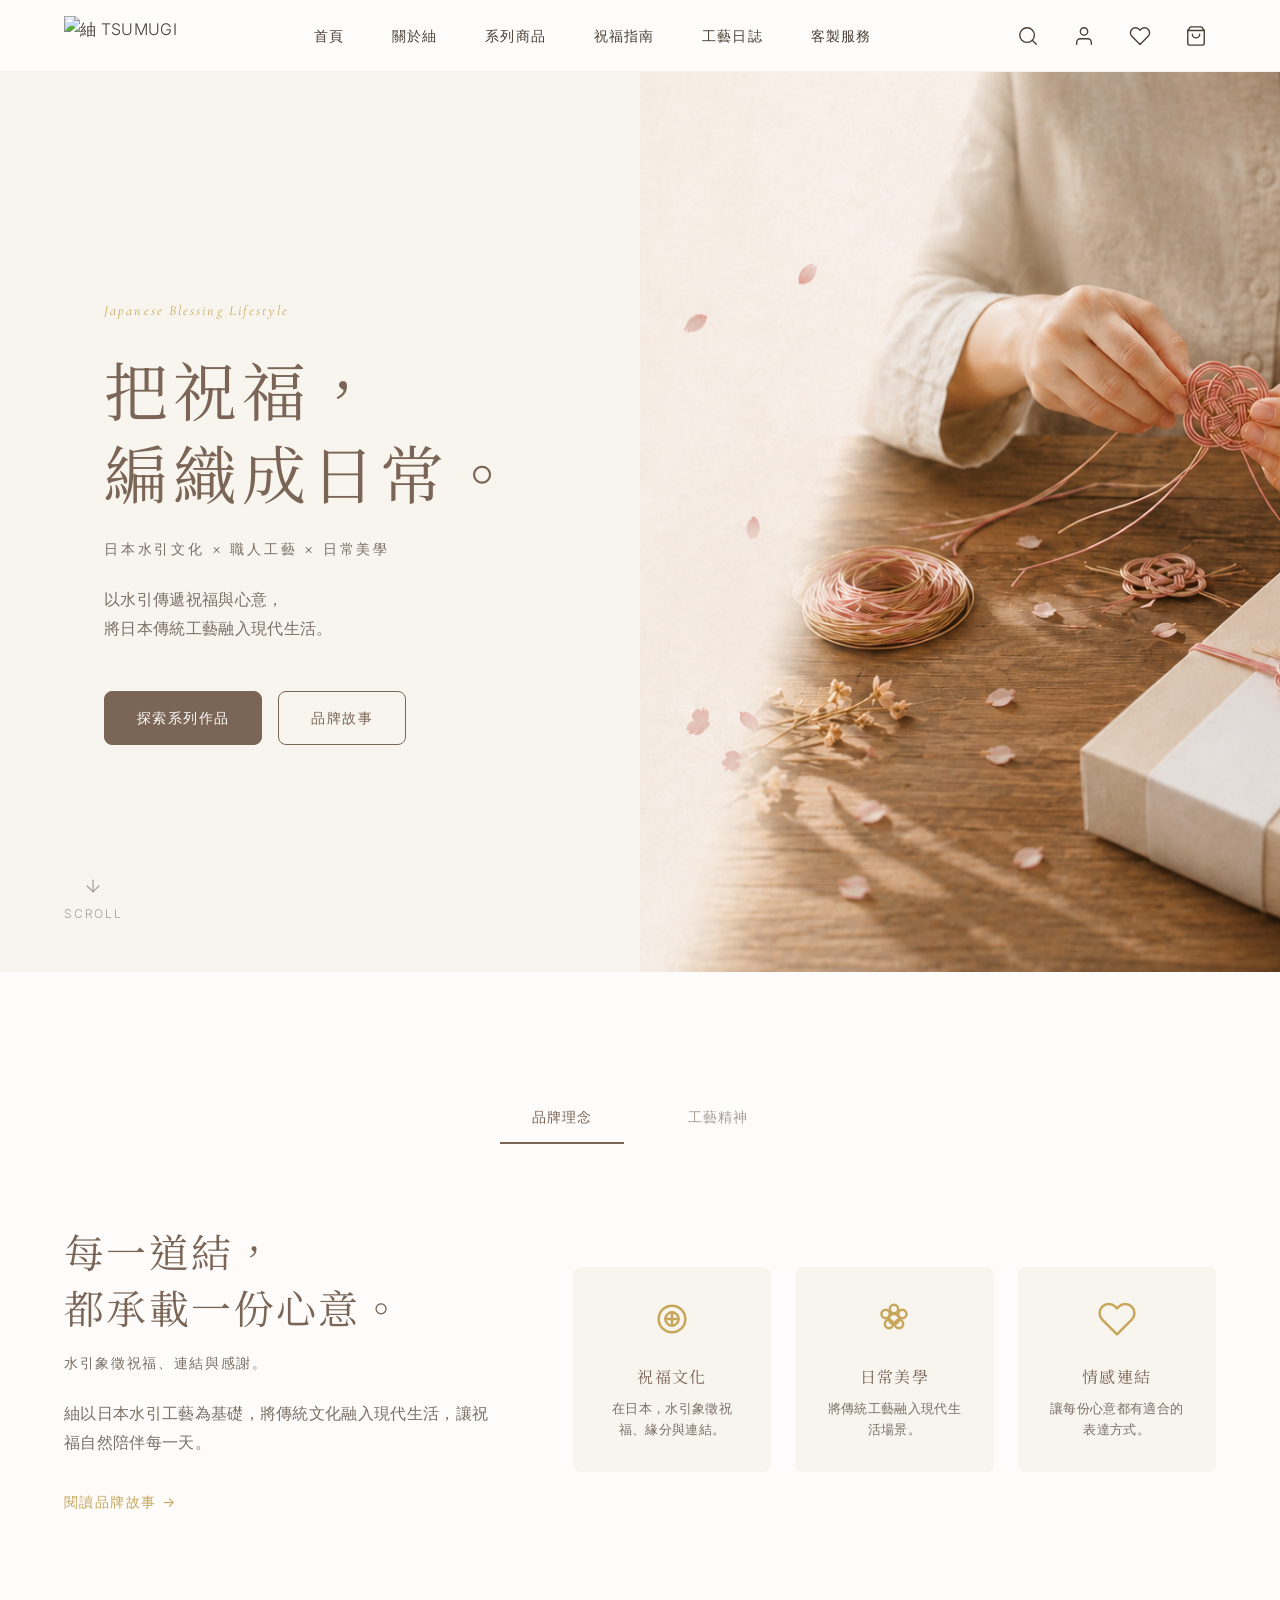
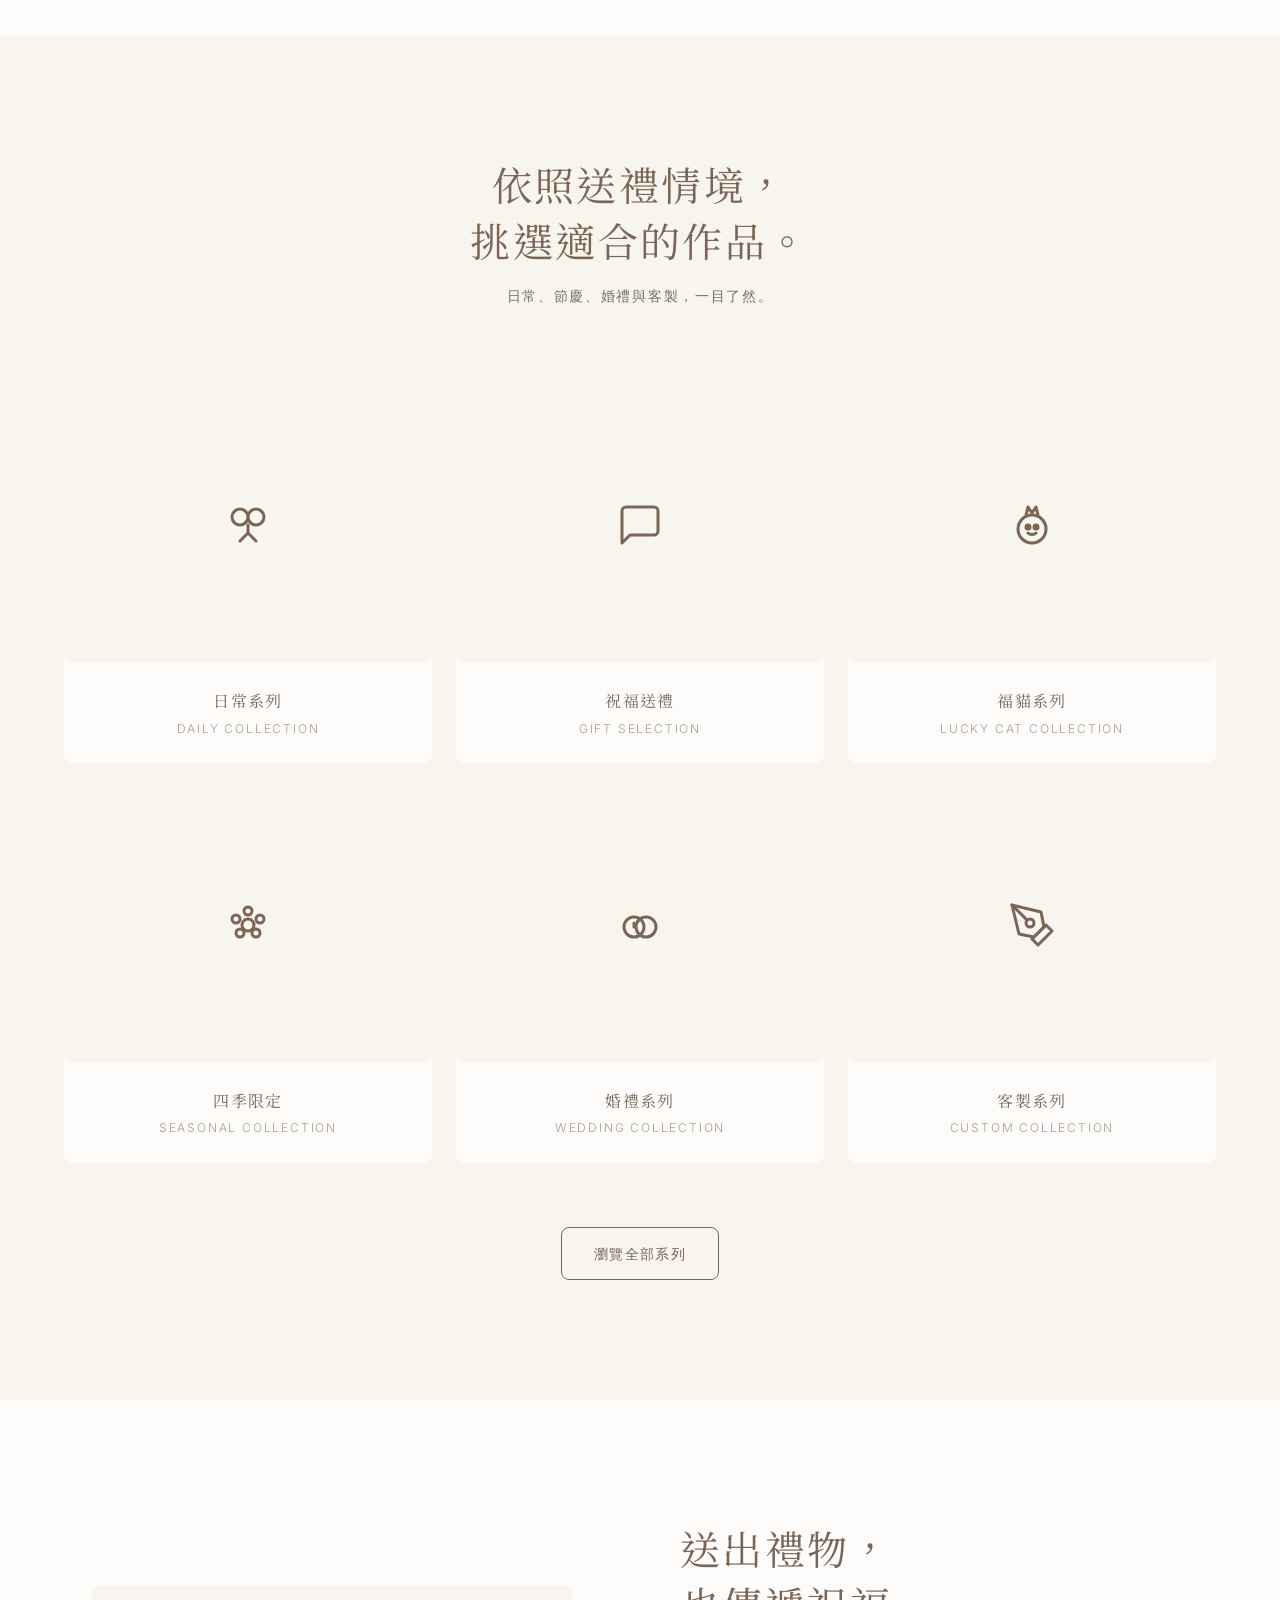
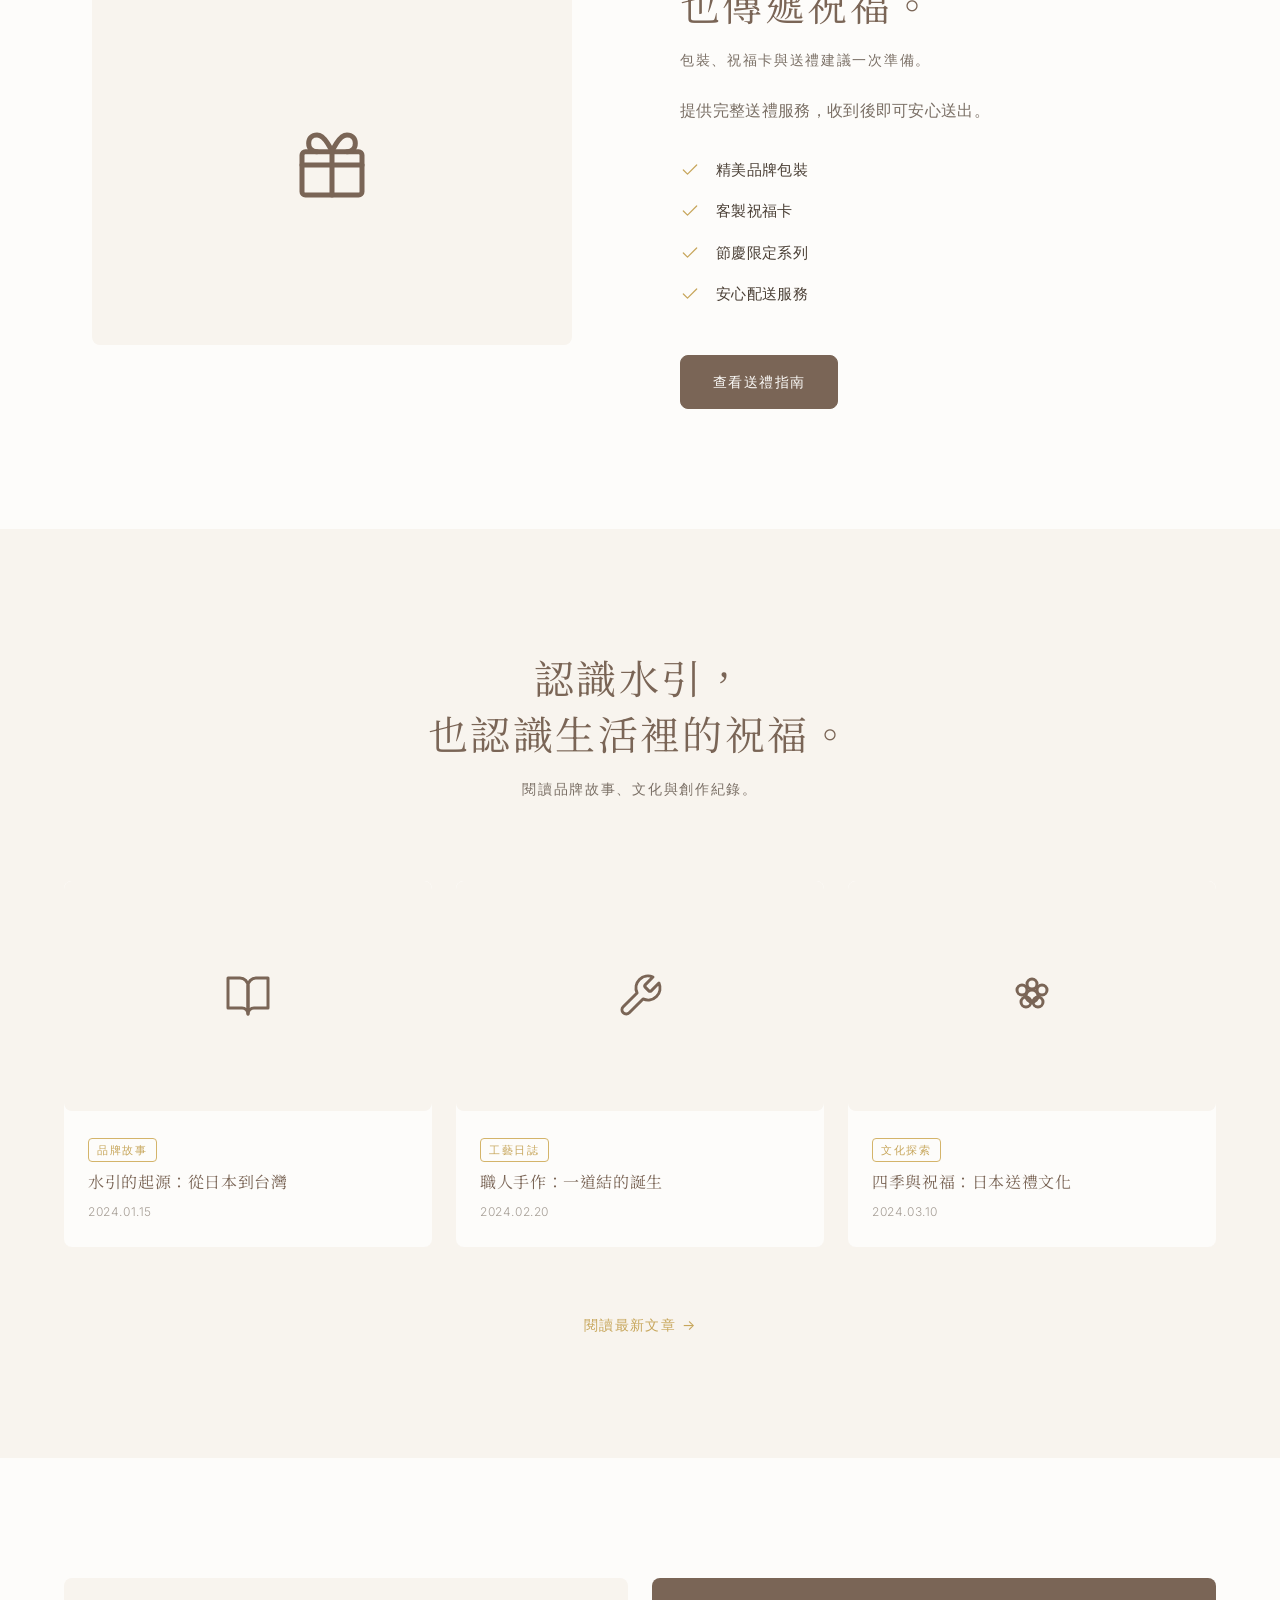
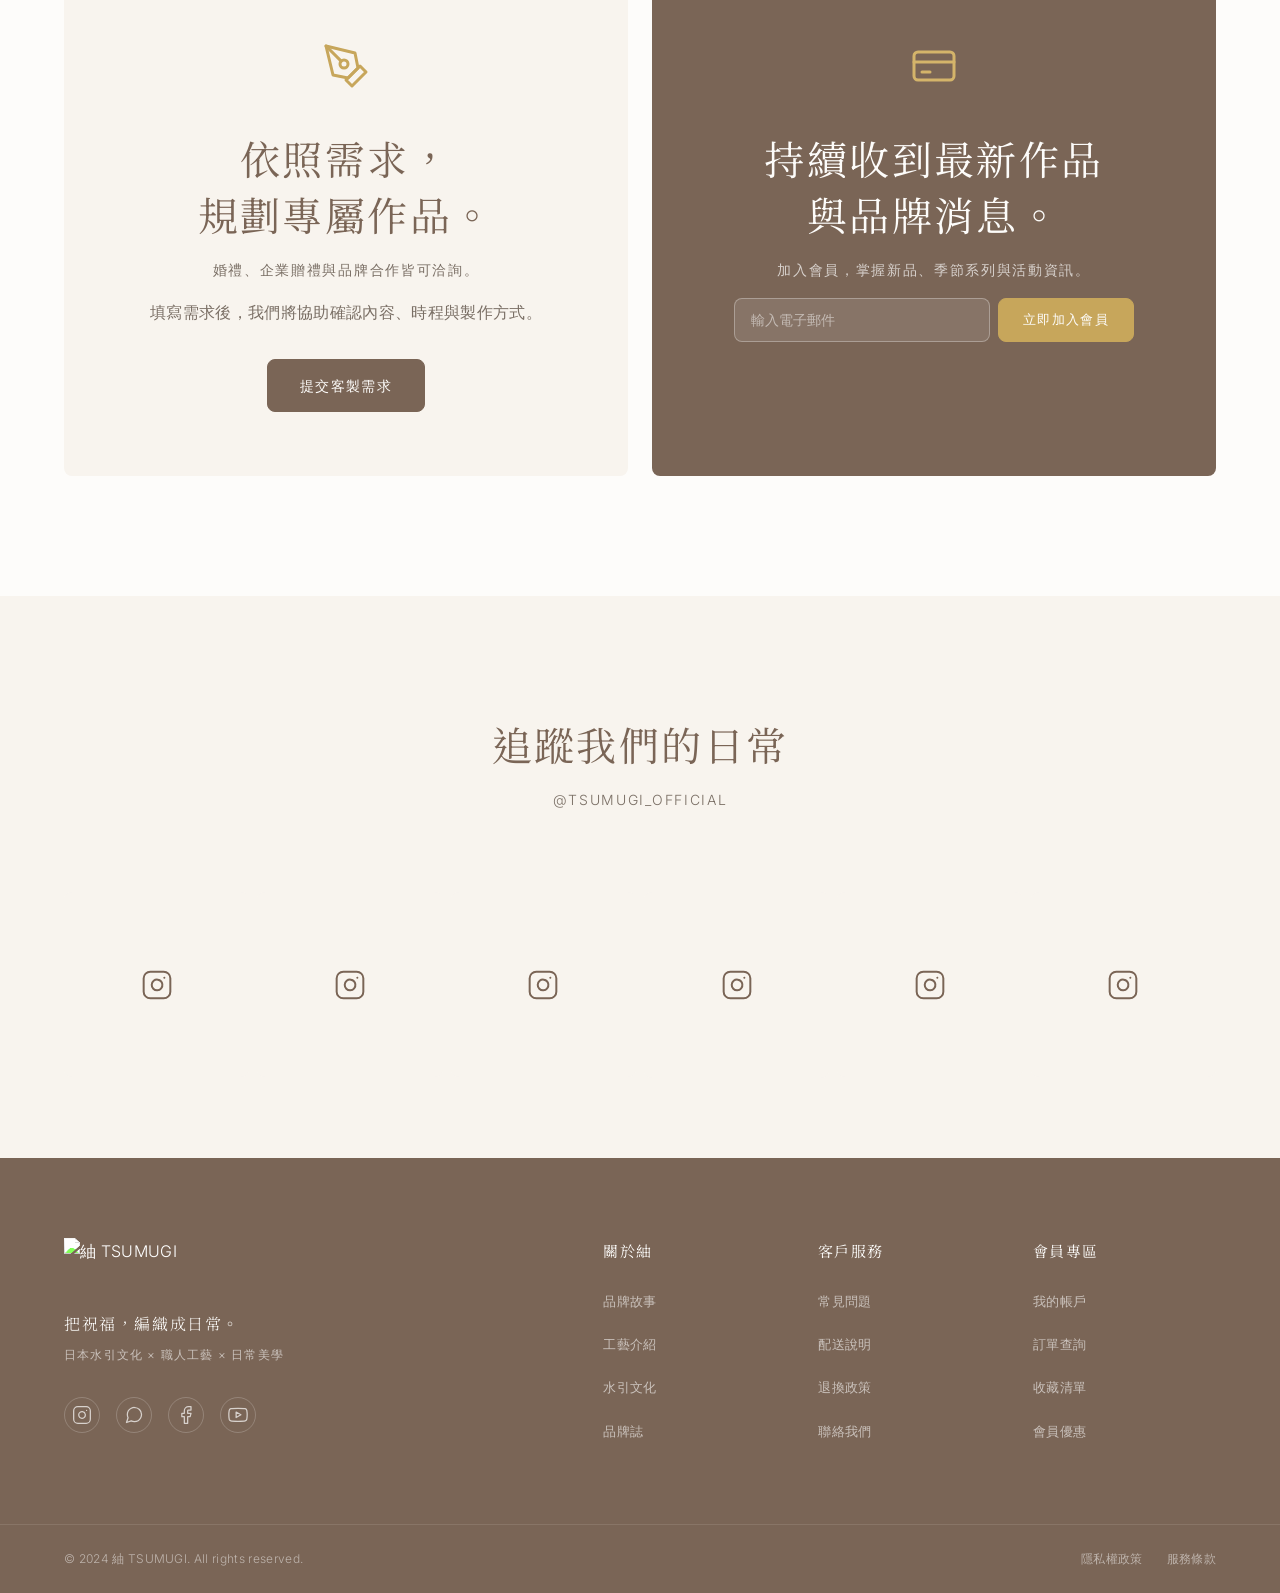
==== web/index.html @ a3b8afee "init: 紬 TSUMUGI website" ====
<!DOCTYPE html>
<html lang="zh-Hant">
<head>
  <meta charset="UTF-8">
  <meta name="viewport" content="width=device-width, initial-scale=1.0">
  <meta name="description" content="紬 TSUMUGI — 日本水引生活品牌。以水引工藝製作日常飾品與祝福禮品，把祝福，編織成日常。">
  <meta property="og:title" content="紬 TSUMUGI｜把祝福，編織成日常">
  <meta property="og:description" content="日本水引生活品牌。以水引工藝製作日常飾品與祝福禮品，把祝福，編織成日常。">
  <meta property="og:image" content="asset/og-image.svg">
  <meta property="og:type" content="website">
  <title>紬 TSUMUGI｜把祝福，編織成日常</title>
  <link rel="icon" type="image/svg+xml" href="asset/favicon.svg">
  <link rel="preconnect" href="https://fonts.googleapis.com">
  <link rel="preconnect" href="https://fonts.gstatic.com" crossorigin>
  <link href="https://fonts.googleapis.com/css2?family=Cormorant+Garamond:ital,wght@0,300;0,400;0,500;0,600;1,300;1,400&family=Inter:wght@300;400;500&family=Noto+Serif+TC:wght@300;400;500;600&display=swap" rel="stylesheet">
  <link rel="stylesheet" href="css/style.css">
</head>
<body>

  <!-- Header (Template) -->
  <div id="template-header"></div>

  <main>
    <!-- Hero -->
    <section class="hero" id="hero">
      <div class="hero-content">
        <p class="hero-label">Japanese Blessing Lifestyle</p>
        <h1 class="hero-title">把祝福，<br>編織成日常。</h1>
        <p class="hero-desc">日本水引文化 × 職人工藝 × 日常美學</p>
        <p class="hero-subdesc">以水引傳遞祝福與心意，<br>將日本傳統工藝融入現代生活。</p>
        <div class="hero-cta">
          <a href="collections.html" class="btn btn-primary">探索系列作品</a>
          <a href="about.html" class="btn btn-outline">品牌故事</a>
        </div>
      </div>
      <div class="hero-image">
        <img src="asset/hero-banner.png" alt="職人以水引編織祝福飾品" loading="eager">
      </div>
      <div class="hero-scroll">
        <svg width="20" height="20" viewBox="0 0 24 24" fill="none" stroke="currentColor" stroke-width="1.5" stroke-linecap="round" stroke-linejoin="round"><line x1="12" y1="5" x2="12" y2="19"/><polyline points="19 12 12 19 5 12"/></svg>
        <span>SCROLL</span>
      </div>
    </section>

    <!-- Brand Features -->
    <section class="brand-features" id="about">
      <div class="container">
        <div class="features-tabs">
          <button class="tab-btn active" data-tab="philosophy">品牌理念</button>
          <button class="tab-btn" data-tab="craft">工藝精神</button>
        </div>
        <div class="features-content">
          <div class="tab-panel active" id="panel-philosophy">
            <div class="feature-grid">
              <div class="feature-text">
                <h2 class="section-title">每一道結，<br>都承載一份心意。</h2>
                <p class="section-subtitle">水引象徵祝福、連結與感謝。</p>
                <p class="section-desc">紬以日本水引工藝為基礎，將傳統文化融入現代生活，讓祝福自然陪伴每一天。</p>
                <a href="about.html" class="btn btn-text">閱讀品牌故事 →</a>
              </div>
              <div class="feature-visual">
                <div class="feature-card">
                  <div class="feature-icon">
                    <svg width="40" height="40" viewBox="0 0 24 24" fill="none" stroke="currentColor" stroke-width="1.5" stroke-linecap="round" stroke-linejoin="round"><circle cx="12" cy="12" r="8"/><path d="M8 12c0-2.2 1.8-4 4-4s4 1.8 4 4-1.8 4-4 4-4-1.8-4-4"/><path d="M12 8v8"/><path d="M8 12h8"/></svg>
                  </div>
                  <h3>祝福文化</h3>
                  <p>在日本，水引象徵祝福、緣分與連結。</p>
                </div>
                <div class="feature-card">
                  <div class="feature-icon">
                    <svg width="40" height="40" viewBox="0 0 24 24" fill="none" stroke="currentColor" stroke-width="1.5" stroke-linecap="round" stroke-linejoin="round"><circle cx="12" cy="12" r="3"/><circle cx="12" cy="6" r="2.5"/><circle cx="17" cy="9" r="2.5"/><circle cx="15" cy="15" r="2.5"/><circle cx="9" cy="15" r="2.5"/><circle cx="7" cy="9" r="2.5"/></svg>
                  </div>
                  <h3>日常美學</h3>
                  <p>將傳統工藝融入現代生活場景。</p>
                </div>
                <div class="feature-card">
                  <div class="feature-icon">
                    <svg width="40" height="40" viewBox="0 0 24 24" fill="none" stroke="currentColor" stroke-width="1.5" stroke-linecap="round" stroke-linejoin="round"><path d="M20.84 4.61a5.5 5.5 0 0 0-7.78 0L12 5.67l-1.06-1.06a5.5 5.5 0 0 0-7.78 7.78l1.06 1.06L12 21.23l7.78-7.78 1.06-1.06a5.5 5.5 0 0 0 0-7.78z"/></svg>
                  </div>
                  <h3>情感連結</h3>
                  <p>讓每份心意都有適合的表達方式。</p>
                </div>
              </div>
            </div>
          </div>
          <div class="tab-panel" id="panel-craft">
            <div class="feature-grid">
              <div class="feature-text">
                <h2 class="section-title">從編織到包裝，<br>細心完成每一道工序。</h2>
                <p class="section-subtitle">手工製作，搭配可重複使用的包裝。</p>
                <p class="section-desc">重視製作細節，也重視送禮體驗，讓作品在使用後仍能持續陪伴生活。</p>
                <a href="about.html#craft" class="btn btn-text">了解工藝與包裝 →</a>
              </div>
              <div class="feature-visual">
                <div class="feature-card">
                  <div class="feature-icon">
                    <svg width="40" height="40" viewBox="0 0 24 24" fill="none" stroke="currentColor" stroke-width="1.5" stroke-linecap="round" stroke-linejoin="round"><path d="M14.7 6.3a1 1 0 0 0 0 1.4l1.6 1.6a1 1 0 0 0 1.4 0l3.77-3.77a6 6 0 0 1-7.94 7.94l-6.91 6.91a2.12 2.12 0 0 1-3-3l6.91-6.91a6 6 0 0 1 7.94-7.94l-3.76 3.76z"/></svg>
                  </div>
                  <h3>職人手作</h3>
                  <p>每件作品皆以手工製作完成。</p>
                </div>
                <div class="feature-card">
                  <div class="feature-icon">
                    <svg width="40" height="40" viewBox="0 0 24 24" fill="none" stroke="currentColor" stroke-width="1.5" stroke-linecap="round" stroke-linejoin="round"><path d="M21 16V8a2 2 0 0 0-1-1.73l-7-4a2 2 0 0 0-2 0l-7 4A2 2 0 0 0 3 8v8a2 2 0 0 0 1 1.73l7 4a2 2 0 0 0 2 0l7-4A2 2 0 0 0 21 16z"/><polyline points="3.27 6.96 12 12.01 20.73 6.96"/><line x1="12" y1="22.08" x2="12" y2="12"/></svg>
                  </div>
                  <h3>精緻包裝</h3>
                  <p>可重複利用的包裝設計。</p>
                </div>
                <div class="feature-card">
                  <div class="feature-icon">
                    <svg width="40" height="40" viewBox="0 0 24 24" fill="none" stroke="currentColor" stroke-width="1.5" stroke-linecap="round" stroke-linejoin="round"><circle cx="12" cy="12" r="3"/><path d="M12 2c-4 4-6 8-6 12 0 3.3 2.7 6 6 6s6-2.7 6-6c0-4-2-8-6-12z"/><path d="M12 2v18"/><path d="M12 8c-2 2-3 4-3 6"/><path d="M12 8c2 2 3 4 3 6"/></svg>
                  </div>
                  <h3>細節堅持</h3>
                  <p>重視每一道工序的完成度。</p>
                </div>
              </div>
            </div>
          </div>
        </div>
      </div>
    </section>

    <!-- Product Collections -->
    <section class="collections" id="collections">
      <div class="container">
        <div class="section-header">
          <h2 class="section-title">依照送禮情境，<br>挑選適合的作品。</h2>
          <p class="section-subtitle">日常、節慶、婚禮與客製，一目了然。</p>
        </div>
        <div class="collection-grid">
          <a href="collections.html" class="collection-card">
            <div class="collection-img">
              <div class="placeholder-img" style="background-color: var(--color-cream);">
                <svg width="48" height="48" viewBox="0 0 24 24" fill="none" stroke="var(--color-brown)" stroke-width="1.5" stroke-linecap="round" stroke-linejoin="round"><circle cx="8" cy="8" r="4"/><circle cx="16" cy="8" r="4"/><path d="M12 12v4"/><path d="M8 20l4-4 4 4"/></svg>
              </div>
            </div>
            <div class="collection-info">
              <h3>日常系列</h3>
              <p>Daily Collection</p>
            </div>
          </a>
          <a href="collections.html" class="collection-card">
            <div class="collection-img">
              <div class="placeholder-img" style="background-color: var(--color-cream);">
                <svg width="48" height="48" viewBox="0 0 24 24" fill="none" stroke="var(--color-brown)" stroke-width="1.5" stroke-linecap="round" stroke-linejoin="round"><path d="M21 15a2 2 0 0 1-2 2H7l-4 4V5a2 2 0 0 1 2-2h14a2 2 0 0 1 2 2z"/></svg>
              </div>
            </div>
            <div class="collection-info">
              <h3>祝福送禮</h3>
              <p>Gift Selection</p>
            </div>
          </a>
          <a href="collections.html" class="collection-card">
            <div class="collection-img">
              <div class="placeholder-img" style="background-color: var(--color-cream);">
                <svg width="48" height="48" viewBox="0 0 24 24" fill="none" stroke="var(--color-brown)" stroke-width="1.5" stroke-linecap="round" stroke-linejoin="round"><circle cx="12" cy="14" r="7"/><path d="M9 7l1-4 2 3 2-3 1 4"/><circle cx="10" cy="13" r="1" fill="var(--color-brown)"/><circle cx="14" cy="13" r="1" fill="var(--color-brown)"/><path d="M10 16c1 1 3 1 4 0"/></svg>
              </div>
            </div>
            <div class="collection-info">
              <h3>福貓系列</h3>
              <p>Lucky Cat Collection</p>
            </div>
          </a>
          <a href="collections.html" class="collection-card">
            <div class="collection-img">
              <div class="placeholder-img" style="background-color: var(--color-cream);">
                <svg width="48" height="48" viewBox="0 0 24 24" fill="none" stroke="var(--color-brown)" stroke-width="1.5" stroke-linecap="round" stroke-linejoin="round"><circle cx="12" cy="12" r="3"/><circle cx="12" cy="5" r="2"/><circle cx="18" cy="9" r="2"/><circle cx="16" cy="16" r="2"/><circle cx="8" cy="16" r="2"/><circle cx="6" cy="9" r="2"/></svg>
              </div>
            </div>
            <div class="collection-info">
              <h3>四季限定</h3>
              <p>Seasonal Collection</p>
            </div>
          </a>
          <a href="collections.html" class="collection-card">
            <div class="collection-img">
              <div class="placeholder-img" style="background-color: var(--color-cream);">
                <svg width="48" height="48" viewBox="0 0 24 24" fill="none" stroke="var(--color-brown)" stroke-width="1.5" stroke-linecap="round" stroke-linejoin="round"><circle cx="9" cy="13" r="5"/><circle cx="15" cy="13" r="5"/><path d="M9 13v-2"/></svg>
              </div>
            </div>
            <div class="collection-info">
              <h3>婚禮系列</h3>
              <p>Wedding Collection</p>
            </div>
          </a>
          <a href="collections.html" class="collection-card">
            <div class="collection-img">
              <div class="placeholder-img" style="background-color: var(--color-cream);">
                <svg width="48" height="48" viewBox="0 0 24 24" fill="none" stroke="var(--color-brown)" stroke-width="1.5" stroke-linecap="round" stroke-linejoin="round"><path d="M12 19l7-7 3 3-7 7-3-3z"/><path d="M18 13l-1.5-7.5L2 2l3.5 14.5L13 18l5-5z"/><path d="M2 2l7.586 7.586"/><circle cx="11" cy="11" r="2"/></svg>
              </div>
            </div>
            <div class="collection-info">
              <h3>客製系列</h3>
              <p>Custom Collection</p>
            </div>
          </a>
        </div>
        <div class="section-footer">
          <a href="collections.html" class="btn btn-outline">瀏覽全部系列</a>
        </div>
      </div>
    </section>

    <!-- Gift Experience -->
    <section class="gift-experience" id="gift">
      <div class="container">
        <div class="gift-grid">
          <div class="gift-visual">
            <div class="gift-img-stack">
              <div class="gift-img-placeholder">
                <div class="placeholder-img large" style="background-color: var(--color-cream);">
                  <svg width="80" height="80" viewBox="0 0 24 24" fill="none" stroke="var(--color-brown)" stroke-width="1.5" stroke-linecap="round" stroke-linejoin="round"><rect x="3" y="8" width="18" height="13" rx="1"/><path d="M12 8v13"/><path d="M3 12h18"/><path d="M7.5 8C6 8 5 7 5 5.5S6 3 7.5 3c2.5 0 4.5 5 4.5 5"/><path d="M16.5 8C18 8 19 7 19 5.5S18 3 16.5 3c-2.5 0-4.5 5-4.5 5"/></svg>
                </div>
              </div>
            </div>
          </div>
          <div class="gift-text">
            <h2 class="section-title">送出禮物，<br>也傳遞祝福。</h2>
            <p class="section-subtitle">包裝、祝福卡與送禮建議一次準備。</p>
            <p class="section-desc">提供完整送禮服務，收到後即可安心送出。</p>
            <ul class="gift-features">
              <li>
                <svg width="20" height="20" viewBox="0 0 24 24" fill="none" stroke="currentColor" stroke-width="1.5" stroke-linecap="round" stroke-linejoin="round"><polyline points="20 6 9 17 4 12"/></svg>
                精美品牌包裝
              </li>
              <li>
                <svg width="20" height="20" viewBox="0 0 24 24" fill="none" stroke="currentColor" stroke-width="1.5" stroke-linecap="round" stroke-linejoin="round"><polyline points="20 6 9 17 4 12"/></svg>
                客製祝福卡
              </li>
              <li>
                <svg width="20" height="20" viewBox="0 0 24 24" fill="none" stroke="currentColor" stroke-width="1.5" stroke-linecap="round" stroke-linejoin="round"><polyline points="20 6 9 17 4 12"/></svg>
                節慶限定系列
              </li>
              <li>
                <svg width="20" height="20" viewBox="0 0 24 24" fill="none" stroke="currentColor" stroke-width="1.5" stroke-linecap="round" stroke-linejoin="round"><polyline points="20 6 9 17 4 12"/></svg>
                安心配送服務
              </li>
            </ul>
            <a href="gift.html" class="btn btn-primary">查看送禮指南</a>
          </div>
        </div>
      </div>
    </section>

    <!-- Brand Story -->
    <section class="brand-story" id="journal">
      <div class="container">
        <div class="story-header">
          <h2 class="section-title">認識水引，<br>也認識生活裡的祝福。</h2>
          <p class="section-subtitle">閱讀品牌故事、文化與創作紀錄。</p>
        </div>
        <div class="story-grid">
          <a href="journal.html" class="story-card">
            <div class="story-img">
              <div class="placeholder-img" style="background-color: var(--color-cream);">
                <svg width="48" height="48" viewBox="0 0 24 24" fill="none" stroke="var(--color-brown)" stroke-width="1.5" stroke-linecap="round" stroke-linejoin="round"><path d="M2 3h6a4 4 0 0 1 4 4v14a3 3 0 0 0-3-3H2z"/><path d="M22 3h-6a4 4 0 0 0-4 4v14a3 3 0 0 1 3-3h7z"/></svg>
              </div>
            </div>
            <div class="story-info">
              <span class="story-tag">品牌故事</span>
              <h3>水引的起源：從日本到台灣</h3>
              <p class="story-date">2024.01.15</p>
            </div>
          </a>
          <a href="journal.html" class="story-card">
            <div class="story-img">
              <div class="placeholder-img" style="background-color: var(--color-cream);">
                <svg width="48" height="48" viewBox="0 0 24 24" fill="none" stroke="var(--color-brown)" stroke-width="1.5" stroke-linecap="round" stroke-linejoin="round"><path d="M14.7 6.3a1 1 0 0 0 0 1.4l1.6 1.6a1 1 0 0 0 1.4 0l3.77-3.77a6 6 0 0 1-7.94 7.94l-6.91 6.91a2.12 2.12 0 0 1-3-3l6.91-6.91a6 6 0 0 1 7.94-7.94l-3.76 3.76z"/></svg>
              </div>
            </div>
            <div class="story-info">
              <span class="story-tag">工藝日誌</span>
              <h3>職人手作：一道結的誕生</h3>
              <p class="story-date">2024.02.20</p>
            </div>
          </a>
          <a href="journal.html" class="story-card">
            <div class="story-img">
              <div class="placeholder-img" style="background-color: var(--color-cream);">
                <svg width="48" height="48" viewBox="0 0 24 24" fill="none" stroke="var(--color-brown)" stroke-width="1.5" stroke-linecap="round" stroke-linejoin="round"><circle cx="12" cy="12" r="3"/><circle cx="12" cy="6" r="2.5"/><circle cx="17" cy="9" r="2.5"/><circle cx="15" cy="15" r="2.5"/><circle cx="9" cy="15" r="2.5"/><circle cx="7" cy="9" r="2.5"/></svg>
              </div>
            </div>
            <div class="story-info">
              <span class="story-tag">文化探索</span>
              <h3>四季與祝福：日本送禮文化</h3>
              <p class="story-date">2024.03.10</p>
            </div>
          </a>
        </div>
        <div class="section-footer">
          <a href="journal.html" class="btn btn-text">閱讀最新文章 →</a>
        </div>
      </div>
    </section>

    <!-- CTA Customization -->
    <section class="cta-section" id="custom">
      <div class="container">
        <div class="cta-grid">
          <div class="cta-card">
            <div class="cta-icon">
              <svg width="48" height="48" viewBox="0 0 24 24" fill="none" stroke="currentColor" stroke-width="1.5" stroke-linecap="round" stroke-linejoin="round"><path d="M12 19l7-7 3 3-7 7-3-3z"/><path d="M18 13l-1.5-7.5L2 2l3.5 14.5L13 18l5-5z"/><path d="M2 2l7.586 7.586"/><circle cx="11" cy="11" r="2"/></svg>
            </div>
            <h2 class="section-title">依照需求，<br>規劃專屬作品。</h2>
            <p class="section-subtitle">婚禮、企業贈禮與品牌合作皆可洽詢。</p>
            <p class="section-desc">填寫需求後，我們將協助確認內容、時程與製作方式。</p>
            <a href="custom.html" class="btn btn-primary">提交客製需求</a>
          </div>
          <div class="cta-card member-card">
            <div class="cta-icon">
              <svg width="48" height="48" viewBox="0 0 24 24" fill="none" stroke="currentColor" stroke-width="1.5" stroke-linecap="round" stroke-linejoin="round"><rect x="2" y="5" width="20" height="14" rx="2"/><path d="M2 10h20"/><path d="M6 15h4"/></svg>
            </div>
            <h2 class="section-title">持續收到最新作品<br>與品牌消息。</h2>
            <p class="section-subtitle">加入會員，掌握新品、季節系列與活動資訊。</p>
            <div class="email-form">
              <input type="email" placeholder="輸入電子郵件" aria-label="電子郵件">
              <button type="submit" class="btn btn-primary">立即加入會員</button>
            </div>
          </div>
        </div>
      </div>
    </section>

    <!-- Instagram Section -->
    <section class="instagram-section">
      <div class="container">
        <div class="section-header">
          <h2 class="section-title">追蹤我們的日常</h2>
          <p class="section-subtitle">@tsumugi_official</p>
        </div>
        <div class="instagram-grid">
          <div class="insta-placeholder"><div class="placeholder-img" style="background-color: var(--color-cream); aspect-ratio: 1/1;"><svg width="32" height="32" viewBox="0 0 24 24" fill="none" stroke="var(--color-brown)" stroke-width="1.5" stroke-linecap="round" stroke-linejoin="round"><rect x="2" y="2" width="20" height="20" rx="5" ry="5"/><path d="M16 11.37A4 4 0 1 1 12.63 8 4 4 0 0 1 16 11.37z"/><line x1="17.5" y1="6.5" x2="17.51" y2="6.5"/></svg></div></div>
          <div class="insta-placeholder"><div class="placeholder-img" style="background-color: var(--color-cream); aspect-ratio: 1/1;"><svg width="32" height="32" viewBox="0 0 24 24" fill="none" stroke="var(--color-brown)" stroke-width="1.5" stroke-linecap="round" stroke-linejoin="round"><rect x="2" y="2" width="20" height="20" rx="5" ry="5"/><path d="M16 11.37A4 4 0 1 1 12.63 8 4 4 0 0 1 16 11.37z"/><line x1="17.5" y1="6.5" x2="17.51" y2="6.5"/></svg></div></div>
          <div class="insta-placeholder"><div class="placeholder-img" style="background-color: var(--color-cream); aspect-ratio: 1/1;"><svg width="32" height="32" viewBox="0 0 24 24" fill="none" stroke="var(--color-brown)" stroke-width="1.5" stroke-linecap="round" stroke-linejoin="round"><rect x="2" y="2" width="20" height="20" rx="5" ry="5"/><path d="M16 11.37A4 4 0 1 1 12.63 8 4 4 0 0 1 16 11.37z"/><line x1="17.5" y1="6.5" x2="17.51" y2="6.5"/></svg></div></div>
          <div class="insta-placeholder"><div class="placeholder-img" style="background-color: var(--color-cream); aspect-ratio: 1/1;"><svg width="32" height="32" viewBox="0 0 24 24" fill="none" stroke="var(--color-brown)" stroke-width="1.5" stroke-linecap="round" stroke-linejoin="round"><rect x="2" y="2" width="20" height="20" rx="5" ry="5"/><path d="M16 11.37A4 4 0 1 1 12.63 8 4 4 0 0 1 16 11.37z"/><line x1="17.5" y1="6.5" x2="17.51" y2="6.5"/></svg></div></div>
          <div class="insta-placeholder"><div class="placeholder-img" style="background-color: var(--color-cream); aspect-ratio: 1/1;"><svg width="32" height="32" viewBox="0 0 24 24" fill="none" stroke="var(--color-brown)" stroke-width="1.5" stroke-linecap="round" stroke-linejoin="round"><rect x="2" y="2" width="20" height="20" rx="5" ry="5"/><path d="M16 11.37A4 4 0 1 1 12.63 8 4 4 0 0 1 16 11.37z"/><line x1="17.5" y1="6.5" x2="17.51" y2="6.5"/></svg></div></div>
          <div class="insta-placeholder"><div class="placeholder-img" style="background-color: var(--color-cream); aspect-ratio: 1/1;"><svg width="32" height="32" viewBox="0 0 24 24" fill="none" stroke="var(--color-brown)" stroke-width="1.5" stroke-linecap="round" stroke-linejoin="round"><rect x="2" y="2" width="20" height="20" rx="5" ry="5"/><path d="M16 11.37A4 4 0 1 1 12.63 8 4 4 0 0 1 16 11.37z"/><line x1="17.5" y1="6.5" x2="17.51" y2="6.5"/></svg></div></div>
        </div>
      </div>
    </section>
  </main>

  <!-- Footer (Template) -->
  <div id="template-footer"></div>

  <script src="js/icons.js"></script>
  <script src="js/templates.js"></script>
  <script src="js/main.js"></script>
  <script>
    TSUMUGI.Templates.init('index.html');
  </script>
</body>
</html>
---- web/css/style.css ----
/* ============================================
   紬 TSUMUGI — Brand Experience Website
   CSS Variables & Base Styles
   ============================================ */

:root {
  /* Colors */
  --color-brown: #7A6556;
  --color-brown-dark: #5E4D42;
  --color-brown-light: #9A8576;
  --color-pink: #D79A9A;
  --color-pink-light: #E8B7C1;
  --color-gold: #C7A65B;
  --color-gold-dark: #B08F3F;
  --color-gold-light: #D4B46A;
  --color-cream: #F8F4EE;
  --color-cream-dark: #EDE7DD;
  --color-gray: #D9D2CA;
  --color-gray-light: #E8E3DD;
  --color-white: #FDFCFA;
  --color-text: #4A3F35;
  --color-text-light: #7A6F65;
  --color-text-muted: #A69E96;

  /* Typography */
  --font-serif-cn: 'Noto Serif TC', 'Georgia', serif;
  --font-serif-en: 'Cormorant Garamond', 'Georgia', serif;
  --font-sans: 'Inter', 'Helvetica Neue', Arial, sans-serif;

  /* Spacing */
  --space-xs: 4px;
  --space-sm: 8px;
  --space-md: 16px;
  --space-lg: 24px;
  --space-xl: 32px;
  --space-2xl: 48px;
  --space-3xl: 64px;
  --space-4xl: 80px;
  --space-5xl: 120px;

  /* Layout */
  --max-width: 1200px;
  --header-height: 72px;

  /* Transitions */
  --transition-fast: 200ms ease;
  --transition-base: 300ms ease;
  --transition-slow: 500ms ease;

  /* Border Radius */
  --radius-sm: 4px;
  --radius-md: 8px;
  --radius-lg: 12px;

  /* Shadows */
  --shadow-sm: 0 1px 3px rgba(122, 101, 86, 0.08);
  --shadow-md: 0 4px 12px rgba(122, 101, 86, 0.1);
  --shadow-lg: 0 8px 24px rgba(122, 101, 86, 0.12);
}

/* ============================================
   Reset & Base
   ============================================ */

*, *::before, *::after {
  margin: 0;
  padding: 0;
  box-sizing: border-box;
}

html {
  font-size: 16px;
  scroll-behavior: smooth;
  -webkit-font-smoothing: antialiased;
  -moz-osx-font-smoothing: grayscale;
}

body {
  font-family: var(--font-sans);
  font-weight: 300;
  color: var(--color-text);
  background-color: var(--color-white);
  line-height: 1.7;
  letter-spacing: 0.02em;
}

a {
  color: inherit;
  text-decoration: none;
  transition: color var(--transition-fast);
}

a:hover {
  color: var(--color-gold);
}

ul {
  list-style: none;
}

img {
  max-width: 100%;
  height: auto;
  display: block;
}

button {
  background: none;
  border: none;
  cursor: pointer;
  font-family: inherit;
  color: inherit;
}

input {
  font-family: inherit;
  font-size: inherit;
}

.container {
  max-width: var(--max-width);
  margin: 0 auto;
  padding: 0 var(--space-lg);
}

/* ============================================
   Typography
   ============================================ */

.section-title {
  font-family: var(--font-serif-cn);
  font-size: clamp(1.75rem, 4vw, 2.5rem);
  font-weight: 400;
  line-height: 1.4;
  letter-spacing: 0.06em;
  color: var(--color-brown);
  margin-bottom: var(--space-md);
}

.section-subtitle {
  font-family: var(--font-sans);
  font-size: 0.875rem;
  font-weight: 300;
  color: var(--color-text-light);
  letter-spacing: 0.12em;
  text-transform: uppercase;
  margin-bottom: var(--space-lg);
}

.section-desc {
  font-size: 1rem;
  line-height: 1.8;
  color: var(--color-text-light);
  max-width: 480px;
}

.section-header {
  text-align: center;
  margin-bottom: var(--space-4xl);
}

.section-header .section-desc {
  margin: 0 auto;
}

.section-footer {
  text-align: center;
  margin-top: var(--space-3xl);
}

/* ============================================
   Buttons
   ============================================ */

.btn {
  display: inline-flex;
  align-items: center;
  justify-content: center;
  padding: 14px 32px;
  font-size: 0.875rem;
  font-weight: 400;
  letter-spacing: 0.1em;
  border-radius: var(--radius-md);
  transition: all var(--transition-base);
  cursor: pointer;
  white-space: nowrap;
}

.btn-primary {
  background-color: var(--color-brown);
  color: var(--color-white);
  border: 1px solid var(--color-brown);
}

.btn-primary:hover {
  background-color: var(--color-brown-dark);
  border-color: var(--color-brown-dark);
  color: var(--color-white);
}

.btn-outline {
  background-color: transparent;
  color: var(--color-brown);
  border: 1px solid var(--color-brown);
}

.btn-outline:hover {
  background-color: var(--color-brown);
  color: var(--color-white);
}

.btn-text {
  padding: 0;
  font-size: 0.875rem;
  font-weight: 400;
  letter-spacing: 0.1em;
  color: var(--color-gold);
  border: none;
}

.btn-text:hover {
  color: var(--color-gold-dark);
}

/* ============================================
   Placeholder Images
   ============================================ */

.placeholder-img {
  width: 100%;
  display: flex;
  align-items: center;
  justify-content: center;
  border-radius: var(--radius-md);
}

.placeholder-img.large {
  aspect-ratio: 4/3;
}

/* ============================================
   Header
   ============================================ */

.site-header {
  position: fixed;
  top: 0;
  left: 0;
  right: 0;
  height: var(--header-height);
  background-color: rgba(253, 252, 250, 0.95);
  backdrop-filter: blur(12px);
  -webkit-backdrop-filter: blur(12px);
  z-index: 1000;
  border-bottom: 1px solid rgba(122, 101, 86, 0.08);
  transition: all var(--transition-base);
}

.site-header.scrolled {
  box-shadow: var(--shadow-sm);
}

.header-inner {
  max-width: var(--max-width);
  margin: 0 auto;
  padding: 0 var(--space-lg);
  height: 100%;
  display: flex;
  align-items: center;
  justify-content: space-between;
}

.logo {
  display: flex;
  align-items: center;
  flex-shrink: 0;
}

.logo-img {
  height: 40px;
  width: auto;
}

.main-nav {
  flex: 1;
  display: flex;
  justify-content: center;
}

.nav-list {
  display: flex;
  gap: var(--space-2xl);
}

.nav-list a {
  font-size: 0.875rem;
  font-weight: 400;
  letter-spacing: 0.08em;
  color: var(--color-text);
  position: relative;
  padding: 4px 0;
}

.nav-list a::after {
  content: '';
  position: absolute;
  bottom: 0;
  left: 0;
  width: 0;
  height: 1px;
  background-color: var(--color-gold);
  transition: width var(--transition-base);
}

.nav-list a:hover::after {
  width: 100%;
}

.nav-list a:hover {
  color: var(--color-brown);
}

.header-actions {
  display: flex;
  align-items: center;
  gap: var(--space-md);
}

.icon-btn {
  display: flex;
  align-items: center;
  justify-content: center;
  width: 40px;
  height: 40px;
  border-radius: 50%;
  transition: all var(--transition-fast);
  color: var(--color-text);
}

.icon-btn:hover {
  background-color: var(--color-cream);
  color: var(--color-brown);
}

.cart-link {
  position: relative;
}

.cart-count {
  position: absolute;
  top: 2px;
  right: 2px;
  min-width: 18px;
  height: 18px;
  background-color: var(--color-gold);
  color: var(--color-white);
  font-size: 11px;
  font-weight: 500;
  border-radius: 50%;
  display: flex;
  align-items: center;
  justify-content: center;
  padding: 0 4px;
  line-height: 1;
}

.mobile-menu-toggle {
  display: none;
}

/* Search Bar */
.search-bar {
  position: absolute;
  top: 100%;
  left: 0;
  right: 0;
  background-color: var(--color-white);
  border-bottom: 1px solid rgba(122, 101, 86, 0.08);
  padding: var(--space-lg) 0;
  transform: translateY(-100%);
  opacity: 0;
  visibility: hidden;
  transition: all var(--transition-base);
}

.search-bar.active {
  transform: translateY(0);
  opacity: 1;
  visibility: visible;
}

.search-bar-inner {
  max-width: var(--max-width);
  margin: 0 auto;
  padding: 0 var(--space-lg);
  display: flex;
  align-items: center;
  gap: var(--space-md);
}

.search-bar input {
  flex: 1;
  border: none;
  border-bottom: 1px solid var(--color-gray);
  padding: var(--space-sm) 0;
  font-size: 1rem;
  background: transparent;
  outline: none;
  transition: border-color var(--transition-fast);
}

.search-bar input:focus {
  border-bottom-color: var(--color-gold);
}

.search-close {
  color: var(--color-text-light);
  padding: var(--space-xs);
}

/* Mobile Nav Overlay */
.mobile-nav-overlay {
  position: fixed;
  top: var(--header-height);
  left: 0;
  right: 0;
  bottom: 0;
  background-color: rgba(253, 252, 250, 0.98);
  z-index: 999;
  opacity: 0;
  visibility: hidden;
  transition: all var(--transition-base);
}

.mobile-nav-overlay.active {
  opacity: 1;
  visibility: visible;
}

.mobile-nav {
  padding: var(--space-3xl) var(--space-lg);
}

.mobile-nav-list {
  display: flex;
  flex-direction: column;
  gap: var(--space-xl);
}

.mobile-nav-list a {
  font-family: var(--font-serif-cn);
  font-size: 1.5rem;
  font-weight: 400;
  letter-spacing: 0.1em;
  color: var(--color-brown);
}

/* ============================================
   Hero
   ============================================ */

.hero {
  min-height: 100vh;
  display: grid;
  grid-template-columns: 1fr 1fr;
  align-items: center;
  padding-top: var(--header-height);
  background-color: var(--color-cream);
  position: relative;
  overflow: hidden;
}

.hero-content {
  padding: var(--space-4xl) var(--space-3xl);
  padding-left: max(var(--space-3xl), calc((100vw - var(--max-width)) / 2 + var(--space-3xl)));
  z-index: 2;
}

.hero-label {
  font-family: var(--font-serif-en);
  font-size: 0.875rem;
  font-weight: 400;
  font-style: italic;
  color: var(--color-gold);
  letter-spacing: 0.15em;
  margin-bottom: var(--space-lg);
}

.hero-title {
  font-family: var(--font-serif-cn);
  font-size: clamp(2.5rem, 6vw, 4rem);
  font-weight: 400;
  line-height: 1.3;
  letter-spacing: 0.08em;
  color: var(--color-brown);
  margin-bottom: var(--space-lg);
}

.hero-desc {
  font-size: 0.875rem;
  font-weight: 300;
  letter-spacing: 0.2em;
  color: var(--color-text-light);
  margin-bottom: var(--space-lg);
}

.hero-subdesc {
  font-size: 1rem;
  line-height: 1.8;
  color: var(--color-text-light);
  margin-bottom: var(--space-2xl);
  max-width: 400px;
}

.hero-cta {
  display: flex;
  gap: var(--space-md);
}

.hero-image {
  position: relative;
  height: 100vh;
  overflow: hidden;
}

.hero-image img {
  width: 100%;
  height: 100%;
  object-fit: cover;
}

.hero-scroll {
  position: absolute;
  bottom: var(--space-2xl);
  left: var(--space-3xl);
  display: flex;
  flex-direction: column;
  align-items: center;
  gap: var(--space-sm);
  color: var(--color-text-muted);
  font-size: 0.75rem;
  letter-spacing: 0.15em;
  animation: scrollBounce 2s ease-in-out infinite;
}

@keyframes scrollBounce {
  0%, 100% { transform: translateY(0); }
  50% { transform: translateY(6px); }
}

/* ============================================
   Brand Features
   ============================================ */

.brand-features {
  padding: var(--space-5xl) 0;
  background-color: var(--color-white);
}

.features-tabs {
  display: flex;
  justify-content: center;
  gap: var(--space-xl);
  margin-bottom: var(--space-4xl);
}

.tab-btn {
  font-size: 0.875rem;
  font-weight: 400;
  letter-spacing: 0.1em;
  color: var(--color-text-muted);
  padding: var(--space-sm) var(--space-md);
  position: relative;
  transition: color var(--transition-fast);
}

.tab-btn::after {
  content: '';
  position: absolute;
  bottom: 0;
  left: 50%;
  transform: translateX(-50%);
  width: 0;
  height: 1px;
  background-color: var(--color-gold);
  transition: width var(--transition-base);
}

.tab-btn.active {
  color: var(--color-brown);
}

.tab-btn.active::after {
  width: 100%;
}

.tab-panel {
  display: none;
}

.tab-panel.active {
  display: block;
}

.feature-grid {
  display: grid;
  grid-template-columns: 1fr 1.5fr;
  gap: var(--space-4xl);
  align-items: center;
}

.feature-text .section-title {
  margin-bottom: var(--space-md);
}

.feature-text .section-desc {
  margin-bottom: var(--space-xl);
}

.feature-visual {
  display: grid;
  grid-template-columns: repeat(3, 1fr);
  gap: var(--space-lg);
}

.feature-card {
  padding: var(--space-xl);
  background-color: var(--color-cream);
  border-radius: var(--radius-md);
  text-align: center;
  transition: transform var(--transition-base);
}

.feature-card:hover {
  transform: translateY(-4px);
}

.feature-icon {
  margin-bottom: var(--space-md);
  color: var(--color-gold);
}

.feature-card h3 {
  font-family: var(--font-serif-cn);
  font-size: 1rem;
  font-weight: 400;
  letter-spacing: 0.08em;
  color: var(--color-brown);
  margin-bottom: var(--space-sm);
}

.feature-card p {
  font-size: 0.8125rem;
  color: var(--color-text-light);
  line-height: 1.6;
}

/* ============================================
   Collections
   ============================================ */

.collections {
  padding: var(--space-5xl) 0;
  background-color: var(--color-cream);
}

.collection-grid {
  display: grid;
  grid-template-columns: repeat(3, 1fr);
  gap: var(--space-lg);
}

.collection-card {
  display: block;
  background-color: var(--color-white);
  border-radius: var(--radius-md);
  overflow: hidden;
  transition: all var(--transition-base);
}

.collection-card:hover {
  transform: translateY(-4px);
  box-shadow: var(--shadow-md);
}

.collection-card:hover .placeholder-img {
  transform: scale(1.03);
}

.collection-img {
  overflow: hidden;
}

.collection-img .placeholder-img {
  aspect-ratio: 4/3;
  transition: transform var(--transition-slow);
}

.collection-info {
  padding: var(--space-lg);
  text-align: center;
}

.collection-info h3 {
  font-family: var(--font-serif-cn);
  font-size: 1rem;
  font-weight: 400;
  letter-spacing: 0.08em;
  color: var(--color-brown);
  margin-bottom: var(--space-xs);
}

.collection-info p {
  font-size: 0.75rem;
  font-weight: 300;
  letter-spacing: 0.15em;
  color: var(--color-text-muted);
  text-transform: uppercase;
}

/* ============================================
   Gift Experience
   ============================================ */

.gift-experience {
  padding: var(--space-5xl) 0;
  background-color: var(--color-white);
}

.gift-grid {
  display: grid;
  grid-template-columns: 1fr 1fr;
  gap: var(--space-4xl);
  align-items: center;
}

.gift-visual {
  display: flex;
  justify-content: center;
}

.gift-img-stack {
  position: relative;
  width: 100%;
  max-width: 480px;
}

.gift-img-placeholder {
  position: relative;
}

.gift-text .section-title {
  margin-bottom: var(--space-md);
}

.gift-text .section-subtitle {
  margin-bottom: var(--space-lg);
}

.gift-text .section-desc {
  margin-bottom: var(--space-xl);
}

.gift-features {
  margin-bottom: var(--space-2xl);
  display: flex;
  flex-direction: column;
  gap: var(--space-md);
}

.gift-features li {
  display: flex;
  align-items: center;
  gap: var(--space-md);
  font-size: 0.9375rem;
  color: var(--color-text);
}

.gift-features li svg {
  color: var(--color-gold);
  flex-shrink: 0;
}

/* ============================================
   Brand Story
   ============================================ */

.brand-story {
  padding: var(--space-5xl) 0;
  background-color: var(--color-cream);
}

.story-header {
  text-align: center;
  margin-bottom: var(--space-4xl);
}

.story-grid {
  display: grid;
  grid-template-columns: repeat(3, 1fr);
  gap: var(--space-lg);
}

.story-card {
  display: block;
  background-color: var(--color-white);
  border-radius: var(--radius-md);
  overflow: hidden;
  transition: all var(--transition-base);
}

.story-card:hover {
  transform: translateY(-4px);
  box-shadow: var(--shadow-md);
}

.story-card:hover .placeholder-img {
  transform: scale(1.03);
}

.story-img {
  overflow: hidden;
}

.story-img .placeholder-img {
  aspect-ratio: 16/10;
  transition: transform var(--transition-slow);
}

.story-info {
  padding: var(--space-lg);
}

.story-tag {
  display: inline-block;
  font-size: 0.6875rem;
  font-weight: 400;
  letter-spacing: 0.15em;
  color: var(--color-gold);
  text-transform: uppercase;
  margin-bottom: var(--space-sm);
  padding: 2px 8px;
  border: 1px solid var(--color-gold-light);
  border-radius: var(--radius-sm);
}

.story-info h3 {
  font-family: var(--font-serif-cn);
  font-size: 1rem;
  font-weight: 400;
  letter-spacing: 0.04em;
  color: var(--color-brown);
  margin-bottom: var(--space-sm);
  line-height: 1.5;
}

.story-date {
  font-size: 0.75rem;
  color: var(--color-text-muted);
  letter-spacing: 0.05em;
}

/* ============================================
   CTA Section
   ============================================ */

.cta-section {
  padding: var(--space-5xl) 0;
  background-color: var(--color-white);
}

.cta-grid {
  display: grid;
  grid-template-columns: 1fr 1fr;
  gap: var(--space-lg);
}

.cta-card {
  padding: var(--space-3xl);
  background-color: var(--color-cream);
  border-radius: var(--radius-md);
  text-align: center;
}

.cta-card.member-card {
  background-color: var(--color-brown);
  color: var(--color-white);
}

.cta-card.member-card .section-title {
  color: var(--color-white);
}

.cta-card.member-card .section-subtitle {
  color: rgba(255, 255, 255, 0.7);
}

.cta-icon {
  margin-bottom: var(--space-xl);
  color: var(--color-gold);
}

.cta-card.member-card .cta-icon {
  color: var(--color-gold-light);
}

.cta-card .section-title {
  margin-bottom: var(--space-md);
}

.cta-card .section-subtitle {
  margin-bottom: var(--space-md);
}

.cta-card .section-desc {
  margin: 0 auto var(--space-xl);
  text-align: center;
}

.email-form {
  display: flex;
  gap: var(--space-sm);
  max-width: 400px;
  margin: 0 auto;
}

.email-form input {
  flex: 1;
  padding: 12px 16px;
  border: 1px solid rgba(255, 255, 255, 0.3);
  border-radius: var(--radius-md);
  background-color: rgba(255, 255, 255, 0.1);
  color: var(--color-white);
  font-size: 0.875rem;
  outline: none;
  transition: border-color var(--transition-fast);
}

.email-form input::placeholder {
  color: rgba(255, 255, 255, 0.5);
}

.email-form input:focus {
  border-color: var(--color-gold-light);
}

.email-form .btn-primary {
  background-color: var(--color-gold);
  border-color: var(--color-gold);
  padding: 12px 24px;
  font-size: 0.8125rem;
}

.email-form .btn-primary:hover {
  background-color: var(--color-gold-dark);
  border-color: var(--color-gold-dark);
}

/* ============================================
   Instagram Section
   ============================================ */

.instagram-section {
  padding: var(--space-5xl) 0 var(--space-4xl);
  background-color: var(--color-cream);
}

.instagram-grid {
  display: grid;
  grid-template-columns: repeat(6, 1fr);
  gap: var(--space-sm);
}

.insta-placeholder {
  overflow: hidden;
  border-radius: var(--radius-sm);
}

.insta-placeholder .placeholder-img {
  transition: transform var(--transition-slow);
}

.insta-placeholder:hover .placeholder-img {
  transform: scale(1.05);
}

/* ============================================
   Footer
   ============================================ */

.site-footer {
  background-color: var(--color-brown);
  color: var(--color-white);
}

.footer-top {
  padding: var(--space-4xl) 0;
}

.footer-grid {
  display: grid;
  grid-template-columns: 1.5fr 2fr;
  gap: var(--space-4xl);
}

.footer-logo-link {
  display: inline-block;
  transition: opacity var(--transition-fast);
}

.footer-logo-link:hover {
  opacity: 0.8;
}

.footer-logo {
  height: 48px;
  width: auto;
  margin-bottom: var(--space-lg);
  filter: brightness(1.5);
}

.footer-tagline {
  font-family: var(--font-serif-cn);
  font-size: 1rem;
  letter-spacing: 0.1em;
  margin-bottom: var(--space-sm);
}

.footer-subtitle {
  font-size: 0.75rem;
  color: rgba(255, 255, 255, 0.6);
  letter-spacing: 0.1em;
  margin-bottom: var(--space-xl);
}

.footer-social {
  display: flex;
  gap: var(--space-md);
}

.footer-social a {
  display: flex;
  align-items: center;
  justify-content: center;
  width: 36px;
  height: 36px;
  border-radius: 50%;
  border: 1px solid rgba(255, 255, 255, 0.2);
  color: rgba(255, 255, 255, 0.7);
  transition: all var(--transition-fast);
}

.footer-social a:hover {
  background-color: rgba(255, 255, 255, 0.1);
  color: var(--color-white);
  border-color: rgba(255, 255, 255, 0.4);
}

.footer-links {
  display: grid;
  grid-template-columns: repeat(3, 1fr);
  gap: var(--space-xl);
}

.footer-col h4 {
  font-family: var(--font-serif-cn);
  font-size: 0.9375rem;
  font-weight: 400;
  letter-spacing: 0.08em;
  margin-bottom: var(--space-lg);
}

.footer-col ul {
  display: flex;
  flex-direction: column;
  gap: var(--space-md);
}

.footer-col a {
  font-size: 0.8125rem;
  color: rgba(255, 255, 255, 0.6);
  transition: color var(--transition-fast);
}

.footer-col a:hover {
  color: var(--color-white);
}

.footer-bottom {
  border-top: 1px solid rgba(255, 255, 255, 0.1);
  padding: var(--space-lg) 0;
}

.footer-bottom .container {
  display: flex;
  justify-content: space-between;
  align-items: center;
}

.footer-bottom p {
  font-size: 0.75rem;
  color: rgba(255, 255, 255, 0.5);
}

.footer-legal {
  display: flex;
  gap: var(--space-lg);
}

.footer-legal a {
  font-size: 0.75rem;
  color: rgba(255, 255, 255, 0.5);
}

.footer-legal a:hover {
  color: var(--color-white);
}

/* ============================================
   Responsive — Tablet
   ============================================ */

@media (max-width: 1024px) {
  .hero {
    grid-template-columns: 1fr;
    min-height: auto;
  }

  .hero-content {
    padding: var(--space-4xl) var(--space-2xl);
    padding-left: var(--space-2xl);
    text-align: center;
  }

  .hero-subdesc {
    margin-left: auto;
    margin-right: auto;
  }

  .hero-cta {
    justify-content: center;
  }

  .hero-image {
    height: 60vh;
  }

  .hero-scroll {
    display: none;
  }

  .feature-grid {
    grid-template-columns: 1fr;
    gap: var(--space-3xl);
  }

  .feature-text {
    text-align: center;
  }

  .feature-text .section-desc {
    margin-left: auto;
    margin-right: auto;
  }

  .collection-grid {
    grid-template-columns: repeat(2, 1fr);
  }

  .gift-grid {
    grid-template-columns: 1fr;
    gap: var(--space-3xl);
  }

  .story-grid {
    grid-template-columns: repeat(2, 1fr);
  }

  .story-grid .story-card:last-child {
    grid-column: span 2;
    max-width: 50%;
    margin: 0 auto;
  }

  .cta-grid {
    grid-template-columns: 1fr;
  }

  .instagram-grid {
    grid-template-columns: repeat(3, 1fr);
  }

  .footer-grid {
    grid-template-columns: 1fr;
    gap: var(--space-3xl);
  }

  /* Product Detail Responsive — Tablet */
  .product-detail .product-grid {
    grid-template-columns: 1fr;
    gap: var(--space-3xl);
  }

  .product-gallery {
    position: static;
  }

  .product-tabs {
    max-width: 100%;
  }
}

/* ============================================
   Responsive — Mobile
   ============================================ */

@media (max-width: 768px) {
  :root {
    --header-height: 64px;
  }

  .main-nav {
    display: none;
  }

  .mobile-menu-toggle {
    display: flex;
  }

  .header-actions .icon-btn:not(.mobile-menu-toggle) {
    display: none;
  }

  .header-actions {
    gap: var(--space-sm);
  }

  .hero-content {
    padding: var(--space-3xl) var(--space-lg);
  }

  .hero-title {
    font-size: clamp(2rem, 8vw, 2.75rem);
  }

  .hero-image {
    height: 50vh;
  }

  .hero-cta {
    flex-direction: column;
    align-items: stretch;
  }

  .hero-cta .btn {
    width: 100%;
  }

  .brand-features {
    padding: var(--space-4xl) 0;
  }

  .features-tabs {
    gap: var(--space-md);
  }

  .feature-visual {
    grid-template-columns: 1fr;
    gap: var(--space-md);
  }

  .feature-card {
    display: flex;
    align-items: center;
    gap: var(--space-md);
    text-align: left;
    padding: var(--space-lg);
  }

  .feature-icon {
    margin-bottom: 0;
    flex-shrink: 0;
  }

  .collections {
    padding: var(--space-4xl) 0;
  }

  .collection-grid {
    grid-template-columns: 1fr;
    gap: var(--space-md);
  }

  .collection-card {
    display: grid;
    grid-template-columns: 120px 1fr;
  }

  .collection-img .placeholder-img {
    aspect-ratio: 1;
    height: 100%;
  }

  .collection-info {
    display: flex;
    flex-direction: column;
    justify-content: center;
    padding: var(--space-md) var(--space-lg);
    text-align: left;
  }

  .gift-experience {
    padding: var(--space-4xl) 0;
  }

  .gift-grid {
    gap: var(--space-2xl);
  }

  .brand-story {
    padding: var(--space-4xl) 0;
  }

  .story-grid {
    grid-template-columns: 1fr;
    gap: var(--space-md);
  }

  .story-grid .story-card:last-child {
    grid-column: span 1;
    max-width: 100%;
  }

  .cta-section {
    padding: var(--space-4xl) 0;
  }

  .cta-card {
    padding: var(--space-2xl);
  }

  .email-form {
    flex-direction: column;
  }

  .instagram-grid {
    grid-template-columns: repeat(2, 1fr);
  }

  .footer-links {
    grid-template-columns: 1fr;
    gap: var(--space-2xl);
  }

  .footer-bottom .container {
    flex-direction: column;
    gap: var(--space-md);
    text-align: center;
  }

  /* Product Grid Responsive */
  .product-grid {
    grid-template-columns: repeat(2, 1fr);
    gap: var(--space-md);
  }

  .product-grid-4 {
    grid-template-columns: repeat(2, 1fr);
    gap: var(--space-md);
  }

  /* Filter Tabs Responsive */
  .filter-tabs {
    justify-content: flex-start;
    overflow-x: auto;
    flex-wrap: nowrap;
    padding-bottom: var(--space-sm);
    -webkit-overflow-scrolling: touch;
  }

  .filter-tab {
    flex-shrink: 0;
  }

  /* Pagination Responsive */
  .pagination-btn span {
    display: none;
  }

  /* Product Detail Responsive — Mobile */
  .breadcrumb-list {
    font-size: 0.75rem;
  }

  .product-detail {
    padding: var(--space-2xl) 0 var(--space-3xl);
  }

  .product-detail .product-grid {
    gap: var(--space-2xl);
  }

  .product-thumbnails {
    grid-template-columns: repeat(4, 1fr);
    gap: var(--space-xs);
  }

  .product-info .product-name {
    font-size: 1.5rem;
  }

  .product-info .product-price {
    font-size: 1.125rem;
  }

  .product-actions {
    flex-direction: column;
  }

  .product-actions .btn {
    width: 100%;
  }

  .product-actions .product-wishlist {
    width: 100%;
  }

  .meta-item {
    flex-direction: column;
    gap: var(--space-xs);
  }

  .tabs-nav {
    gap: 0;
  }

  .tab-btn {
    padding: var(--space-md);
    font-size: 0.8125rem;
  }

  .specs-table th {
    width: 80px;
    font-size: 0.8125rem;
  }

  .specs-table td {
    font-size: 0.875rem;
  }

  .product-grid-4 {
    grid-template-columns: repeat(2, 1fr);
    gap: var(--space-sm);
  }

  .product-card-info {
    padding: var(--space-md);
  }

  .product-card-name {
    font-size: 0.875rem;
  }

  .product-card-price {
    font-size: 0.8125rem;
  }
}

/* ============================================
    About Page
   ============================================ */

.about-hero {
  padding: calc(var(--header-height) + var(--space-5xl)) 0 var(--space-5xl);
  background-color: var(--color-cream);
  text-align: center;
}

.about-hero-content {
  max-width: 640px;
  margin: 0 auto;
}

.about-hero-title {
  font-family: var(--font-serif-cn);
  font-size: clamp(2.5rem, 6vw, 4rem);
  font-weight: 400;
  line-height: 1.3;
  letter-spacing: 0.08em;
  color: var(--color-brown);
  margin-bottom: var(--space-md);
}

.about-hero-subtitle {
  font-family: var(--font-serif-en);
  font-size: 1.125rem;
  font-weight: 400;
  font-style: italic;
  color: var(--color-gold);
  letter-spacing: 0.12em;
  margin-bottom: var(--space-lg);
}

.about-hero-desc {
  font-size: 1rem;
  line-height: 1.8;
  color: var(--color-text-light);
}

.about-philosophy,
.about-craft,
.about-ip {
  padding: var(--space-5xl) 0;
  background-color: var(--color-white);
}

.about-culture {
  padding: var(--space-5xl) 0;
  background-color: var(--color-cream);
}

.about-cta {
  padding: var(--space-5xl) 0;
  background-color: var(--color-cream);
}

.about-cta-content {
  text-align: center;
  max-width: 480px;
  margin: 0 auto;
}

.about-cta-content .section-desc {
  margin: 0 auto var(--space-xl);
  text-align: center;
}

.about-grid {
  display: grid;
  grid-template-columns: 1fr 1fr;
  gap: var(--space-4xl);
  align-items: center;
}

.about-grid--reverse {
  direction: rtl;
}

.about-grid--reverse > * {
  direction: ltr;
}

.about-text .section-title {
  margin-bottom: var(--space-md);
}

.about-text .section-subtitle {
  margin-bottom: var(--space-lg);
}

.about-text .section-desc {
  margin-bottom: var(--space-md);
}

.about-text .section-desc:last-child {
  margin-bottom: 0;
}

.about-feature-grid {
  display: grid;
  grid-template-columns: repeat(3, 1fr);
  gap: var(--space-lg);
}

@media (max-width: 1024px) {
  .about-grid {
    grid-template-columns: 1fr;
    gap: var(--space-3xl);
  }

  .about-grid--reverse {
    direction: ltr;
  }

  .about-feature-grid {
    grid-template-columns: repeat(2, 1fr);
  }
}

@media (max-width: 768px) {
  .about-hero {
    padding: calc(var(--header-height) + var(--space-3xl)) 0 var(--space-3xl);
  }

  .about-philosophy,
  .about-craft,
  .about-ip,
  .about-culture,
  .about-cta {
    padding: var(--space-4xl) 0;
  }

  .about-feature-grid {
    grid-template-columns: 1fr;
    gap: var(--space-md);
  }

  .feature-card {
    display: flex;
    align-items: center;
    gap: var(--space-md);
    text-align: left;
    padding: var(--space-lg);
  }

  .feature-icon {
    margin-bottom: 0;
    flex-shrink: 0;
  }
}

/* Gift Page Responsive */
@media (max-width: 1024px) {
  .category-grid,
  .gift-grid-4,
  .process-grid {
    grid-template-columns: repeat(2, 1fr);
  }
}

@media (max-width: 768px) {
  .category-grid,
  .gift-grid-4,
  .process-grid {
    grid-template-columns: 1fr;
  }

  .category-card {
    display: flex;
    align-items: center;
    gap: var(--space-md);
    text-align: left;
    padding: var(--space-lg);
  }

  .category-icon {
    margin-bottom: 0;
    flex-shrink: 0;
  }
}

/* ============================================
    Gift Page — Categories
   ============================================ */

.gift-categories {
  padding: var(--space-5xl) 0;
  background-color: var(--color-white);
}

.category-grid {
  display: grid;
  grid-template-columns: repeat(4, 1fr);
  gap: var(--space-lg);
}

.category-card {
  text-align: center;
  padding: var(--space-2xl) var(--space-lg);
  border-radius: var(--radius-md);
  background-color: var(--color-cream);
  transition: all var(--transition-base);
}

.category-card:hover {
  transform: translateY(-4px);
  box-shadow: var(--shadow-md);
}

.category-icon {
  color: var(--color-brown);
  margin-bottom: var(--space-lg);
}

.category-icon svg {
  display: inline-block;
}

.category-title {
  font-family: var(--font-serif-cn);
  font-size: 1.125rem;
  font-weight: 400;
  color: var(--color-brown);
  margin-bottom: var(--space-sm);
  letter-spacing: 0.06em;
}

.category-desc {
  font-size: 0.875rem;
  color: var(--color-text-light);
  line-height: 1.6;
}

/* ============================================
    Gift Page — Featured Products
   ============================================ */

.gift-featured {
  padding: var(--space-5xl) 0;
  background-color: var(--color-cream);
}

.gift-grid-4 {
  display: grid;
  grid-template-columns: repeat(4, 1fr);
  gap: var(--space-lg);
}

.product-card {
  display: block;
  background-color: var(--color-white);
  border-radius: var(--radius-md);
  overflow: hidden;
  transition: all var(--transition-base);
  border: 1px solid var(--color-gray-light);
}

.product-card-link {
  display: flex;
  flex-direction: column;
  color: inherit;
  text-decoration: none;
  height: 100%;
}

.product-card-link:hover {
  color: inherit;
  text-decoration: none;
}

.product-card:hover {
  transform: translateY(-4px);
  box-shadow: var(--shadow-md);
}

.product-card:hover .placeholder-img {
  transform: scale(1.03);
}

.product-img {
  position: relative;
  overflow: hidden;
}

.product-img .placeholder-img {
  transition: transform var(--transition-base);
  width: 100%;
  aspect-ratio: 1/1;
}

.product-card .quick-add-btn {
  position: absolute;
  bottom: 10px;
  right: 10px;
  width: 36px;
  height: 36px;
  background: var(--color-white);
  border-radius: 50%;
  display: flex;
  align-items: center;
  justify-content: center;
  opacity: 0;
  transform: translateY(10px);
  transition: all var(--transition-fast);
  box-shadow: var(--shadow-sm);
  color: var(--color-brown);
  z-index: 2;
}

.product-card:hover .quick-add-btn {
  opacity: 1;
  transform: translateY(0);
}

.product-card .quick-add-btn:hover {
  background: var(--color-brown);
  color: var(--color-white);
}

.product-info {
  padding: var(--space-lg);
}

.product-info h3 {
  font-family: var(--font-serif-cn);
  font-size: 1rem;
  font-weight: 400;
  color: var(--color-brown);
  margin-bottom: var(--space-xs);
  letter-spacing: 0.04em;
}

.product-price {
  font-size: 0.875rem;
  color: var(--color-gold);
  font-weight: 400;
}

/* ============================================
    Gift Page — Process
   ============================================ */

.gift-process {
  padding: var(--space-5xl) 0;
  background-color: var(--color-white);
}

.process-grid {
  display: grid;
  grid-template-columns: repeat(4, 1fr);
  gap: var(--space-lg);
}

.process-step {
  text-align: center;
  padding: var(--space-2xl) var(--space-lg);
  position: relative;
}

.step-number {
  width: 48px;
  height: 48px;
  border-radius: 50%;
  background-color: var(--color-brown);
  color: var(--color-white);
  font-family: var(--font-serif-en);
  font-size: 1.25rem;
  font-weight: 400;
  display: flex;
  align-items: center;
  justify-content: center;
  margin: 0 auto var(--space-lg);
}

.step-title {
  font-family: var(--font-serif-cn);
  font-size: 1.125rem;
  font-weight: 400;
  color: var(--color-brown);
  margin-bottom: var(--space-sm);
  letter-spacing: 0.06em;
}

.step-desc {
  font-size: 0.875rem;
  color: var(--color-text-light);
  line-height: 1.6;
}

/* ============================================
    Contact Page
   ============================================ */

.contact-grid-section {
  padding: var(--space-5xl) 0;
  background-color: var(--color-white);
}

.contact-grid {
  display: grid;
  grid-template-columns: 1.2fr 1fr;
  gap: var(--space-4xl);
  align-items: start;
}

.contact-form-wrap .section-title {
  margin-bottom: var(--space-sm);
}

.contact-form-wrap .section-subtitle {
  margin-bottom: var(--space-2xl);
}

.contact-form {
  display: flex;
  flex-direction: column;
  gap: var(--space-lg);
}

.form-group {
  display: flex;
  flex-direction: column;
  gap: var(--space-sm);
}

.form-group label {
  font-size: 0.875rem;
  font-weight: 400;
  letter-spacing: 0.06em;
  color: var(--color-text);
}

.required {
  color: var(--color-gold);
}

.form-group input,
.form-group select,
.form-group textarea {
  padding: 12px 16px;
  border: 1px solid var(--color-gray);
  border-radius: var(--radius-md);
  background-color: var(--color-white);
  color: var(--color-text);
  font-size: 0.9375rem;
  font-family: var(--font-sans);
  outline: none;
  transition: border-color var(--transition-fast);
}

.form-group input::placeholder,
.form-group textarea::placeholder {
  color: var(--color-text-muted);
}

.form-group input:focus,
.form-group select:focus,
.form-group textarea:focus {
  border-color: var(--color-gold);
}

.form-group select {
  appearance: none;
  -webkit-appearance: none;
  background-image: url("data:image/svg+xml,%3Csvg width='12' height='8' viewBox='0 0 12 8' fill='none' xmlns='http://www.w3.org/2000/svg'%3E%3Cpath d='M1 1L6 6L11 1' stroke='%237A6556' stroke-width='1.5' stroke-linecap='round' stroke-linejoin='round'/%3E%3C/svg%3E");
  background-repeat: no-repeat;
  background-position: right 16px center;
  padding-right: 40px;
}

.form-group textarea {
  resize: vertical;
  min-height: 120px;
}

.form-actions {
  margin-top: var(--space-xl);
}

.contact-form .btn {
  align-self: flex-start;
}

.contact-form .btn:disabled {
  opacity: 0.6;
  cursor: not-allowed;
}

/* Form Status Messages */
.form-status {
  padding: var(--space-md) var(--space-lg);
  border-radius: var(--radius-md);
  font-size: 0.9rem;
  line-height: 1.5;
  margin-bottom: var(--space-lg);
}

.form-status--success {
  background-color: #e8f5e9;
  color: #2e7d32;
  border: 1px solid #a5d6a7;
}

.form-status--error {
  background-color: #fbe9e7;
  color: #c62828;
  border: 1px solid #ef9a9a;
}

.contact-info-wrap .section-title {
  margin-bottom: var(--space-sm);
}

.contact-info-wrap .section-subtitle {
  margin-bottom: var(--space-2xl);
}

.contact-cards {
  display: flex;
  flex-direction: column;
  gap: var(--space-lg);
}

.contact-card {
  display: flex;
  align-items: flex-start;
  gap: var(--space-lg);
  padding: var(--space-xl);
  background-color: var(--color-cream);
  border-radius: var(--radius-md);
  transition: transform var(--transition-base);
}

.contact-card:hover {
  transform: translateY(-2px);
}

.contact-card-icon {
  flex-shrink: 0;
  width: 48px;
  height: 48px;
  display: flex;
  align-items: center;
  justify-content: center;
  border-radius: 50%;
  background-color: var(--color-white);
  color: var(--color-gold);
}

.contact-card-content h3 {
  font-family: var(--font-serif-cn);
  font-size: 1rem;
  font-weight: 400;
  color: var(--color-brown);
  margin-bottom: var(--space-xs);
  letter-spacing: 0.06em;
}

.contact-card-content p {
  font-size: 0.9375rem;
  color: var(--color-text-light);
}

.contact-card-content a {
  color: var(--color-text-light);
  transition: color var(--transition-fast);
}

.contact-card-content a:hover {
  color: var(--color-gold);
}

/* Map Placeholder */
.map-section {
  padding: 0 0 var(--space-5xl);
  background-color: var(--color-white);
}

.map-placeholder {
  width: 100%;
  height: 320px;
  background-color: var(--color-cream-dark);
  border-radius: var(--radius-md);
  display: flex;
  flex-direction: column;
  align-items: center;
  justify-content: center;
  gap: var(--space-md);
}

.map-placeholder p {
  font-family: var(--font-serif-cn);
  font-size: 1rem;
  color: var(--color-text-muted);
  letter-spacing: 0.1em;
}

/* Social Links */
.contact-social-section {
  padding: var(--space-5xl) 0;
  background-color: var(--color-cream);
}

.social-links {
  display: flex;
  justify-content: center;
  gap: var(--space-xl);
}

.social-link {
  display: flex;
  flex-direction: column;
  align-items: center;
  gap: var(--space-sm);
  padding: var(--space-xl) var(--space-2xl);
  border-radius: var(--radius-md);
  background-color: var(--color-white);
  color: var(--color-text);
  transition: all var(--transition-base);
}

.social-link:hover {
  transform: translateY(-4px);
  box-shadow: var(--shadow-md);
  color: var(--color-gold);
}

.social-link span {
  font-size: 0.8125rem;
  letter-spacing: 0.08em;
}

/* Contact Page Responsive */
@media (max-width: 1024px) {
  .contact-grid {
    grid-template-columns: 1fr;
    gap: var(--space-3xl);
  }
}

@media (max-width: 768px) {
  .contact-grid-section {
    padding: var(--space-4xl) 0;
  }

  .map-section {
    padding: 0 0 var(--space-4xl);
  }

  .map-placeholder {
    height: 240px;
  }

  .contact-social-section {
    padding: var(--space-4xl) 0;
  }

  .social-links {
    flex-wrap: wrap;
    gap: var(--space-md);
  }

  .social-link {
    padding: var(--space-lg);
    flex: 1;
    min-width: 120px;
  }

  .contact-card {
    padding: var(--space-lg);
  }
}

/* ============================================
    Page Hero (Inner Pages)
   ============================================ */

.page-hero {
  padding: calc(var(--header-height) + var(--space-4xl)) 0 var(--space-4xl);
  background-color: var(--color-cream);
  text-align: center;
}

.page-hero-title {
  font-family: var(--font-serif-cn);
  font-size: clamp(2rem, 5vw, 3rem);
  font-weight: 400;
  line-height: 1.3;
  letter-spacing: 0.08em;
  color: var(--color-brown);
  margin-bottom: var(--space-sm);
}

.page-hero-subtitle {
  font-family: var(--font-serif-en);
  font-size: 1rem;
  font-weight: 400;
  font-style: italic;
  color: var(--color-gold);
  letter-spacing: 0.12em;
  margin-bottom: var(--space-lg);
}

.page-hero-desc {
  font-size: 1rem;
  line-height: 1.8;
  color: var(--color-text-light);
  max-width: 480px;
  margin: 0 auto;
}

/* ============================================
    Filter Bar
   ============================================ */

.filter-bar {
  padding: var(--space-xl) 0;
  background-color: var(--color-white);
  border-bottom: 1px solid rgba(122, 101, 86, 0.08);
}

.filter-tabs {
  display: flex;
  flex-wrap: wrap;
  justify-content: center;
  gap: var(--space-sm);
}

.filter-tab {
  font-size: 0.8125rem;
  font-weight: 400;
  letter-spacing: 0.08em;
  color: var(--color-text-muted);
  padding: var(--space-sm) var(--space-md);
  border-radius: var(--radius-md);
  transition: all var(--transition-fast);
}

.filter-tab:hover {
  color: var(--color-brown);
  background-color: var(--color-cream);
}

.filter-tab.active {
  color: var(--color-white);
  background-color: var(--color-brown);
}

/* ============================================
    Product Grid Section
   ============================================ */

.product-grid-section {
  padding: var(--space-4xl) 0;
  background-color: var(--color-white);
}

.product-grid {
  display: grid;
  grid-template-columns: repeat(4, 1fr);
  gap: var(--space-lg);
}

.product-grid .product-card {
  position: relative;
}

.product-grid .product-wishlist {
  position: absolute;
  top: var(--space-md);
  right: var(--space-md);
  width: 36px;
  height: 36px;
  display: flex;
  align-items: center;
  justify-content: center;
  border-radius: 50%;
  background-color: rgba(253, 252, 250, 0.9);
  color: var(--color-text-muted);
  transition: all var(--transition-fast);
  z-index: 2;
}

.product-grid .product-wishlist:hover {
  color: var(--color-pink);
  background-color: var(--color-white);
}

.product-grid .product-card:hover .product-wishlist {
  opacity: 1;
}

/* No Results Message */
.no-results {
  text-align: center;
  padding: var(--space-4xl) var(--space-lg);
  color: var(--color-text-muted);
}

.no-results svg {
  margin-bottom: var(--space-md);
  opacity: 0.5;
}

.no-results p {
  font-family: var(--font-serif-cn);
  font-size: 1rem;
  letter-spacing: 0.06em;
}

/* ============================================
    Pagination
   ============================================ */

.pagination-section {
  padding: var(--space-2xl) 0 var(--space-4xl);
  background-color: var(--color-white);
}

.pagination {
  display: flex;
  align-items: center;
  justify-content: center;
  gap: var(--space-md);
}

.pagination-btn {
  display: inline-flex;
  align-items: center;
  gap: var(--space-xs);
  font-size: 0.8125rem;
  letter-spacing: 0.06em;
  color: var(--color-text-light);
  padding: var(--space-sm) var(--space-md);
  border-radius: var(--radius-md);
  transition: all var(--transition-fast);
}

.pagination-btn:hover {
  color: var(--color-brown);
  background-color: var(--color-cream);
}

.pagination-numbers {
  display: flex;
  gap: var(--space-xs);
}

.pagination-num {
  display: inline-flex;
  align-items: center;
  justify-content: center;
  width: 36px;
  height: 36px;
  font-size: 0.875rem;
  border-radius: var(--radius-md);
  transition: all var(--transition-fast);
}

.pagination-num:hover {
  background-color: var(--color-cream);
  color: var(--color-brown);
}

.pagination-num.active {
  background-color: var(--color-brown);
  color: var(--color-white);
}

/* ============================================
    Product Detail Page
   ============================================ */

.breadcrumb {
  padding: var(--space-md) 0;
  background-color: var(--color-white);
}

.breadcrumb-list {
  display: flex;
  flex-wrap: wrap;
  align-items: center;
  gap: var(--space-sm);
  font-size: 0.8125rem;
  color: var(--color-text-muted);
}

.breadcrumb-list li {
  display: flex;
  align-items: center;
  gap: var(--space-sm);
}

.breadcrumb-list li:not(:last-child)::after {
  content: '/';
  color: var(--color-gray);
}

.breadcrumb-list a {
  color: var(--color-text-light);
  transition: color var(--transition-fast);
}

.breadcrumb-list a:hover {
  color: var(--color-gold);
}

.breadcrumb-list [aria-current="page"] {
  color: var(--color-brown);
}

/* Product Detail Layout */
.product-detail {
  padding: var(--space-3xl) 0 var(--space-4xl);
  background-color: var(--color-white);
}

.product-detail .product-grid {
  display: grid;
  grid-template-columns: 1fr 1fr;
  gap: var(--space-4xl);
  align-items: start;
}

/* Product Gallery */
.product-gallery {
  position: sticky;
  top: calc(var(--header-height) + var(--space-lg));
}

.product-main-image {
  margin-bottom: var(--space-md);
  border-radius: var(--radius-md);
  overflow: hidden;
}

.product-main-image .placeholder-img {
  aspect-ratio: 1/1;
}

.product-thumbnails {
  display: grid;
  grid-template-columns: repeat(4, 1fr);
  gap: var(--space-sm);
}

.thumbnail-btn {
  border-radius: var(--radius-md);
  overflow: hidden;
  border: 2px solid transparent;
  transition: border-color var(--transition-fast);
}

.thumbnail-btn.active {
  border-color: var(--color-brown);
}

.thumbnail-btn:hover {
  border-color: var(--color-gold);
}

.thumbnail-btn .placeholder-img {
  aspect-ratio: 1/1;
}

/* Product Info */
.product-info .product-series-tag {
  display: inline-block;
  font-size: 0.6875rem;
  font-weight: 400;
  letter-spacing: 0.15em;
  color: var(--color-gold);
  text-transform: uppercase;
  margin-bottom: var(--space-md);
  padding: 4px 12px;
  border: 1px solid var(--color-gold-light);
  border-radius: var(--radius-sm);
}

.product-info .product-name {
  font-family: var(--font-serif-cn);
  font-size: clamp(1.5rem, 3vw, 2rem);
  font-weight: 400;
  letter-spacing: 0.06em;
  color: var(--color-brown);
  margin-bottom: var(--space-md);
}

.product-info .product-price {
  font-size: 1.25rem;
  font-weight: 400;
  color: var(--color-gold);
  margin-bottom: var(--space-lg);
}

.product-info .product-short-desc {
  font-size: 0.9375rem;
  line-height: 1.8;
  color: var(--color-text-light);
  margin-bottom: var(--space-xl);
}

/* Quantity Selector */
.product-options {
  margin-bottom: var(--space-xl);
}

.quantity-selector {
  display: flex;
  align-items: center;
  gap: var(--space-md);
}

.quantity-label {
  font-size: 0.875rem;
  font-weight: 400;
  color: var(--color-text);
}

.quantity-control {
  display: flex;
  align-items: center;
  border: 1px solid var(--color-gray);
  border-radius: var(--radius-md);
  overflow: hidden;
}

.quantity-btn {
  display: flex;
  align-items: center;
  justify-content: center;
  width: 40px;
  height: 40px;
  color: var(--color-text);
  transition: all var(--transition-fast);
}

.quantity-btn:hover {
  background-color: var(--color-cream);
  color: var(--color-brown);
}

.quantity-input {
  width: 56px;
  height: 40px;
  text-align: center;
  border: none;
  border-left: 1px solid var(--color-gray);
  border-right: 1px solid var(--color-gray);
  font-size: 0.9375rem;
  font-weight: 400;
  color: var(--color-text);
  background-color: transparent;
  outline: none;
  -moz-appearance: textfield;
}

.quantity-input::-webkit-outer-spin-button,
.quantity-input::-webkit-inner-spin-button {
  -webkit-appearance: none;
  margin: 0;
}

/* Product Actions */
.product-actions {
  display: flex;
  gap: var(--space-md);
  margin-bottom: var(--space-xl);
}

.product-actions .btn {
  flex: 1;
}

.product-actions .product-wishlist {
  display: inline-flex;
  align-items: center;
  justify-content: center;
  gap: var(--space-sm);
  padding: 14px 24px;
  font-size: 0.875rem;
  font-weight: 400;
  letter-spacing: 0.1em;
  border-radius: var(--radius-md);
  border: 1px solid var(--color-brown);
  color: var(--color-brown);
  background-color: transparent;
  transition: all var(--transition-base);
}

.product-actions .product-wishlist:hover {
  background-color: var(--color-brown);
  color: var(--color-white);
}

/* Product Meta */
.product-meta {
  padding-top: var(--space-xl);
  border-top: 1px solid var(--color-gray-light);
}

.meta-item {
  display: flex;
  align-items: baseline;
  gap: var(--space-lg);
  padding: var(--space-sm) 0;
}

.meta-label {
  font-size: 0.8125rem;
  font-weight: 400;
  color: var(--color-text-muted);
  min-width: 64px;
}

.meta-value {
  font-size: 0.9375rem;
  color: var(--color-text);
}

/* ============================================
    Product Tabs Section
   ============================================ */

.product-tabs-section {
  padding: var(--space-4xl) 0;
  background-color: var(--color-cream);
}

.product-tabs {
  max-width: 800px;
  margin: 0 auto;
}

.tabs-nav {
  display: flex;
  border-bottom: 1px solid var(--color-gray);
  margin-bottom: var(--space-2xl);
  overflow-x: auto;
}

.tab-btn {
  flex-shrink: 0;
  padding: var(--space-md) var(--space-xl);
  font-size: 0.875rem;
  font-weight: 400;
  letter-spacing: 0.08em;
  color: var(--color-text-muted);
  position: relative;
  transition: color var(--transition-fast);
}

.tab-btn::after {
  content: '';
  position: absolute;
  bottom: -1px;
  left: 0;
  width: 100%;
  height: 2px;
  background-color: var(--color-brown);
  transform: scaleX(0);
  transition: transform var(--transition-base);
}

.tab-btn:hover {
  color: var(--color-brown);
}

.tab-btn.active {
  color: var(--color-brown);
}

.tab-btn.active::after {
  transform: scaleX(1);
}

.tabs-content {
  min-height: 200px;
}

.tab-panel {
  display: none;
}

.tab-panel.active {
  display: block;
  animation: fadeIn 0.3s ease;
}

@keyframes fadeIn {
  from { opacity: 0; transform: translateY(8px); }
  to { opacity: 1; transform: translateY(0); }
}

.tab-panel-inner {
  font-size: 0.9375rem;
  line-height: 1.8;
  color: var(--color-text-light);
}

.tab-panel-inner p {
  margin-bottom: var(--space-lg);
}

.tab-panel-inner p:last-child {
  margin-bottom: 0;
}

/* Specs Table */
.specs-table {
  width: 100%;
  border-collapse: collapse;
}

.specs-table th,
.specs-table td {
  padding: var(--space-md);
  text-align: left;
  border-bottom: 1px solid var(--color-gray-light);
}

.specs-table th {
  font-size: 0.875rem;
  font-weight: 400;
  color: var(--color-text-muted);
  width: 120px;
}

.specs-table td {
  font-size: 0.9375rem;
  color: var(--color-text);
}

/* Care List */
.care-list {
  display: flex;
  flex-direction: column;
  gap: var(--space-md);
}

.care-list li {
  position: relative;
  padding-left: var(--space-lg);
  line-height: 1.7;
}

.care-list li::before {
  content: '';
  position: absolute;
  left: 0;
  top: 10px;
  width: 6px;
  height: 6px;
  border-radius: 50%;
  background-color: var(--color-gold);
}

/* ============================================
    Related Products
   ============================================ */

.related-products {
  padding: var(--space-4xl) 0;
  background-color: var(--color-white);
}

.product-grid-4 {
  display: grid;
  grid-template-columns: repeat(4, 1fr);
  gap: var(--space-lg);
}

.product-card-img {
  overflow: hidden;
}

.product-card-img .placeholder-img {
  transition: transform var(--transition-slow);
}

.product-card:hover .product-card-img .placeholder-img {
  transform: scale(1.03);
}

.product-card-info {
  padding: var(--space-lg);
}

.product-card-series {
  display: inline-block;
  font-size: 0.6875rem;
  font-weight: 400;
  letter-spacing: 0.12em;
  color: var(--color-gold);
  text-transform: uppercase;
  margin-bottom: var(--space-xs);
}

.product-card-name {
  font-family: var(--font-serif-cn);
  font-size: 1rem;
  font-weight: 400;
  letter-spacing: 0.04em;
  color: var(--color-brown);
  margin-bottom: var(--space-xs);
}

.product-card-price {
  font-size: 0.875rem;
  color: var(--color-gold);
  font-weight: 400;
}

/* ============================================
    Form Validation & Upload
   ============================================ */

.form-error {
  display: none;
  font-size: 0.8125rem;
  color: #e74c3c;
  margin-top: var(--space-xs);
}

.upload-area {
  display: flex;
  flex-direction: column;
  align-items: center;
  justify-content: center;
  padding: var(--space-2xl);
  border: 2px dashed var(--color-gray);
  border-radius: var(--radius-md);
  background-color: var(--color-cream);
  cursor: pointer;
  transition: all var(--transition-fast);
  text-align: center;
}

.upload-area:hover,
.upload-area.dragover {
  border-color: var(--color-gold);
  background-color: var(--color-cream-dark);
}

.upload-area svg {
  color: var(--color-text-muted);
  margin-bottom: var(--space-md);
}

.upload-area p {
  font-size: 0.9375rem;
  color: var(--color-text);
  margin-bottom: var(--space-xs);
}

.upload-area span {
  font-size: 0.75rem;
  color: var(--color-text-muted);
}

.upload-preview {
  display: flex;
  flex-wrap: wrap;
  gap: var(--space-md);
  margin-top: var(--space-md);
}

.preview-item {
  position: relative;
  width: 80px;
  height: 80px;
  border-radius: var(--radius-md);
  overflow: hidden;
}

.preview-item img {
  width: 100%;
  height: 100%;
  object-fit: cover;
}

.preview-item .remove-btn {
  position: absolute;
  top: 4px;
  right: 4px;
  width: 20px;
  height: 20px;
  border-radius: 50%;
  background-color: rgba(0, 0, 0, 0.6);
  color: white;
  font-size: 14px;
  line-height: 20px;
  text-align: center;
  cursor: pointer;
  transition: background-color var(--transition-fast);
}

.preview-item .remove-btn:hover {
  background-color: #e74c3c;
}

.line-id-input {
  padding: var(--space-md);
  background-color: var(--color-cream);
  border-radius: var(--radius-md);
}

.line-id-input label {
  display: block;
  font-size: 0.875rem;
  font-weight: 400;
  letter-spacing: 0.06em;
  color: var(--color-text);
  margin-bottom: var(--space-sm);
}

.line-id-input input {
  width: 100%;
  padding: 12px 16px;
  border: 1px solid var(--color-gray);
  border-radius: var(--radius-md);
  background-color: var(--color-white);
  color: var(--color-text);
  font-size: 0.9375rem;
  font-family: var(--font-sans);
  outline: none;
  transition: border-color var(--transition-fast);
}

.line-id-input input:focus {
  border-color: var(--color-gold);
}

/* ============================================
    Success Message
   ============================================ */

.success-message {
  padding: var(--space-4xl) 0;
  text-align: center;
}

.success-content {
  max-width: 600px;
  margin: 0 auto;
  padding: var(--space-4xl);
  background-color: var(--color-cream);
  border-radius: var(--radius-lg);
}

.success-icon {
  width: 96px;
  height: 96px;
  margin: 0 auto var(--space-2xl);
  display: flex;
  align-items: center;
  justify-content: center;
  border-radius: 50%;
  background-color: var(--color-white);
  color: var(--color-gold);
}

.success-title {
  font-family: var(--font-serif-cn);
  font-size: clamp(1.5rem, 4vw, 2rem);
  font-weight: 400;
  line-height: 1.4;
  letter-spacing: 0.06em;
  color: var(--color-brown);
  margin-bottom: var(--space-sm);
}

.success-subtitle {
  font-family: var(--font-sans);
  font-size: 0.875rem;
  font-weight: 300;
  color: var(--color-text-light);
  letter-spacing: 0.12em;
  text-transform: uppercase;
  margin-bottom: var(--space-xl);
}

.success-desc {
  font-size: 1rem;
  line-height: 1.8;
  color: var(--color-text-light);
  margin-bottom: var(--space-2xl);
}

.success-info {
  display: flex;
  flex-direction: column;
  gap: var(--space-md);
  margin-bottom: var(--space-2xl);
  padding: var(--space-xl);
  background-color: var(--color-white);
  border-radius: var(--radius-md);
}

.success-info-item {
  display: flex;
  align-items: center;
  justify-content: center;
  gap: var(--space-sm);
  font-size: 0.9375rem;
  color: var(--color-text);
}

.success-info-item svg {
  color: var(--color-gold);
  flex-shrink: 0;
}

.success-actions {
  display: flex;
  justify-content: center;
  gap: var(--space-md);
}

/* ============================================
    Animations & Scroll Effects
   ============================================ */

.fade-in {
  opacity: 0;
  transform: translateY(24px);
  transition: opacity var(--transition-slow), transform var(--transition-slow);
}

.fade-in.visible {
  opacity: 1;
  transform: translateY(0);
}

/* ============================================
   Accessibility
   ============================================ */

:focus-visible {
  outline: 2px solid var(--color-gold);
  outline-offset: 2px;
}

.sr-only {
  position: absolute;
  width: 1px;
  height: 1px;
  padding: 0;
  margin: -1px;
  overflow: hidden;
  clip: rect(0, 0, 0, 0);
  white-space: nowrap;
  border: 0;
}

@media (prefers-reduced-motion: reduce) {
  *, *::before, *::after {
    animation-duration: 0.01ms !important;
    animation-iteration-count: 1 !important;
    transition-duration: 0.01ms !important;
  }

  html {
    scroll-behavior: auto;
  }

  .fade-in {
    opacity: 1;
    transform: none;
  }
}

/* ============================================
    Back to Top Button
   ============================================ */

.back-to-top {
  position: fixed;
  bottom: var(--space-2xl);
  right: var(--space-2xl);
  width: 48px;
  height: 48px;
  border-radius: 50%;
  background-color: var(--color-brown);
  color: var(--color-white);
  display: flex;
  align-items: center;
  justify-content: center;
  cursor: pointer;
  opacity: 0;
  visibility: hidden;
  transform: translateY(20px);
  transition: all var(--transition-base);
  z-index: 999;
  border: none;
  box-shadow: var(--shadow-md);
}

.back-to-top:hover {
  background-color: var(--color-brown-dark);
  transform: translateY(-4px);
}

.back-to-top.visible {
  opacity: 1;
  visibility: visible;
  transform: translateY(0);
}

@media (max-width: 768px) {
  .back-to-top {
    bottom: var(--space-lg);
    right: var(--space-lg);
    width: 44px;
    height: 44px;
  }
}
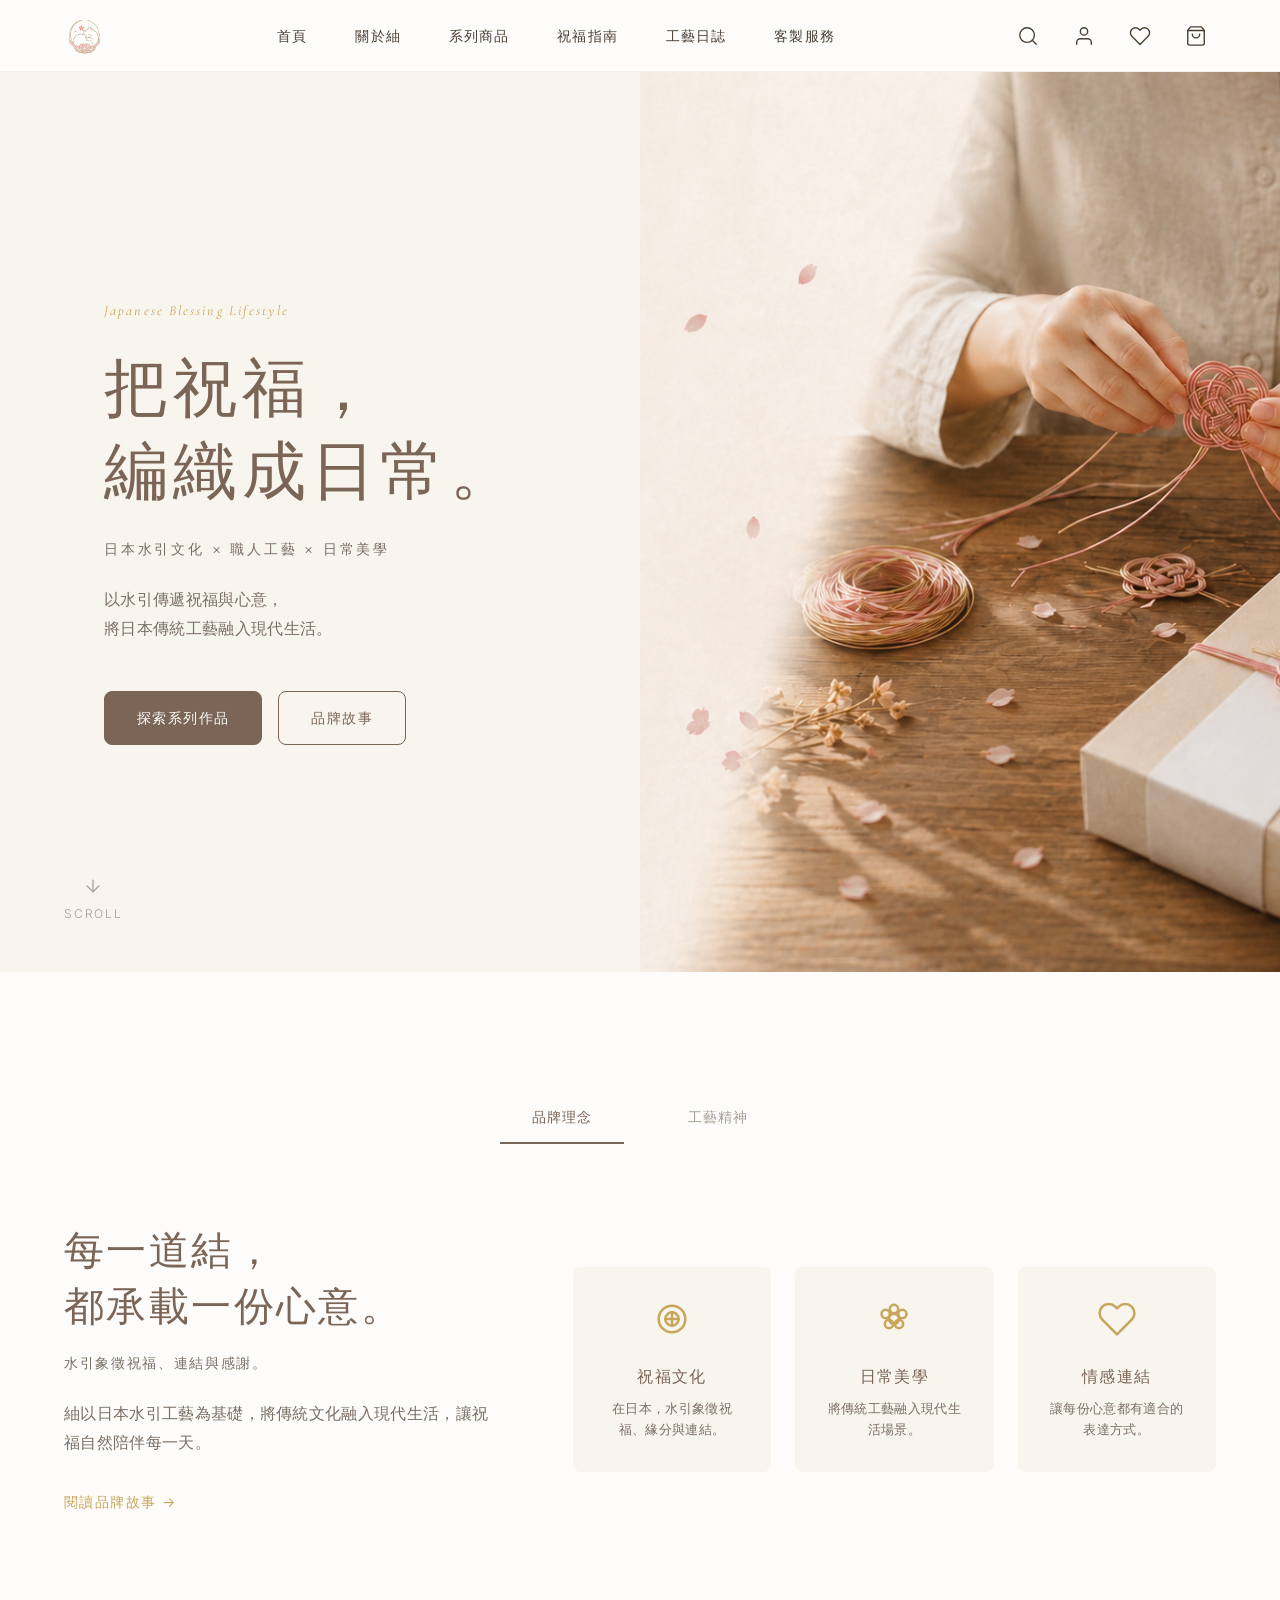
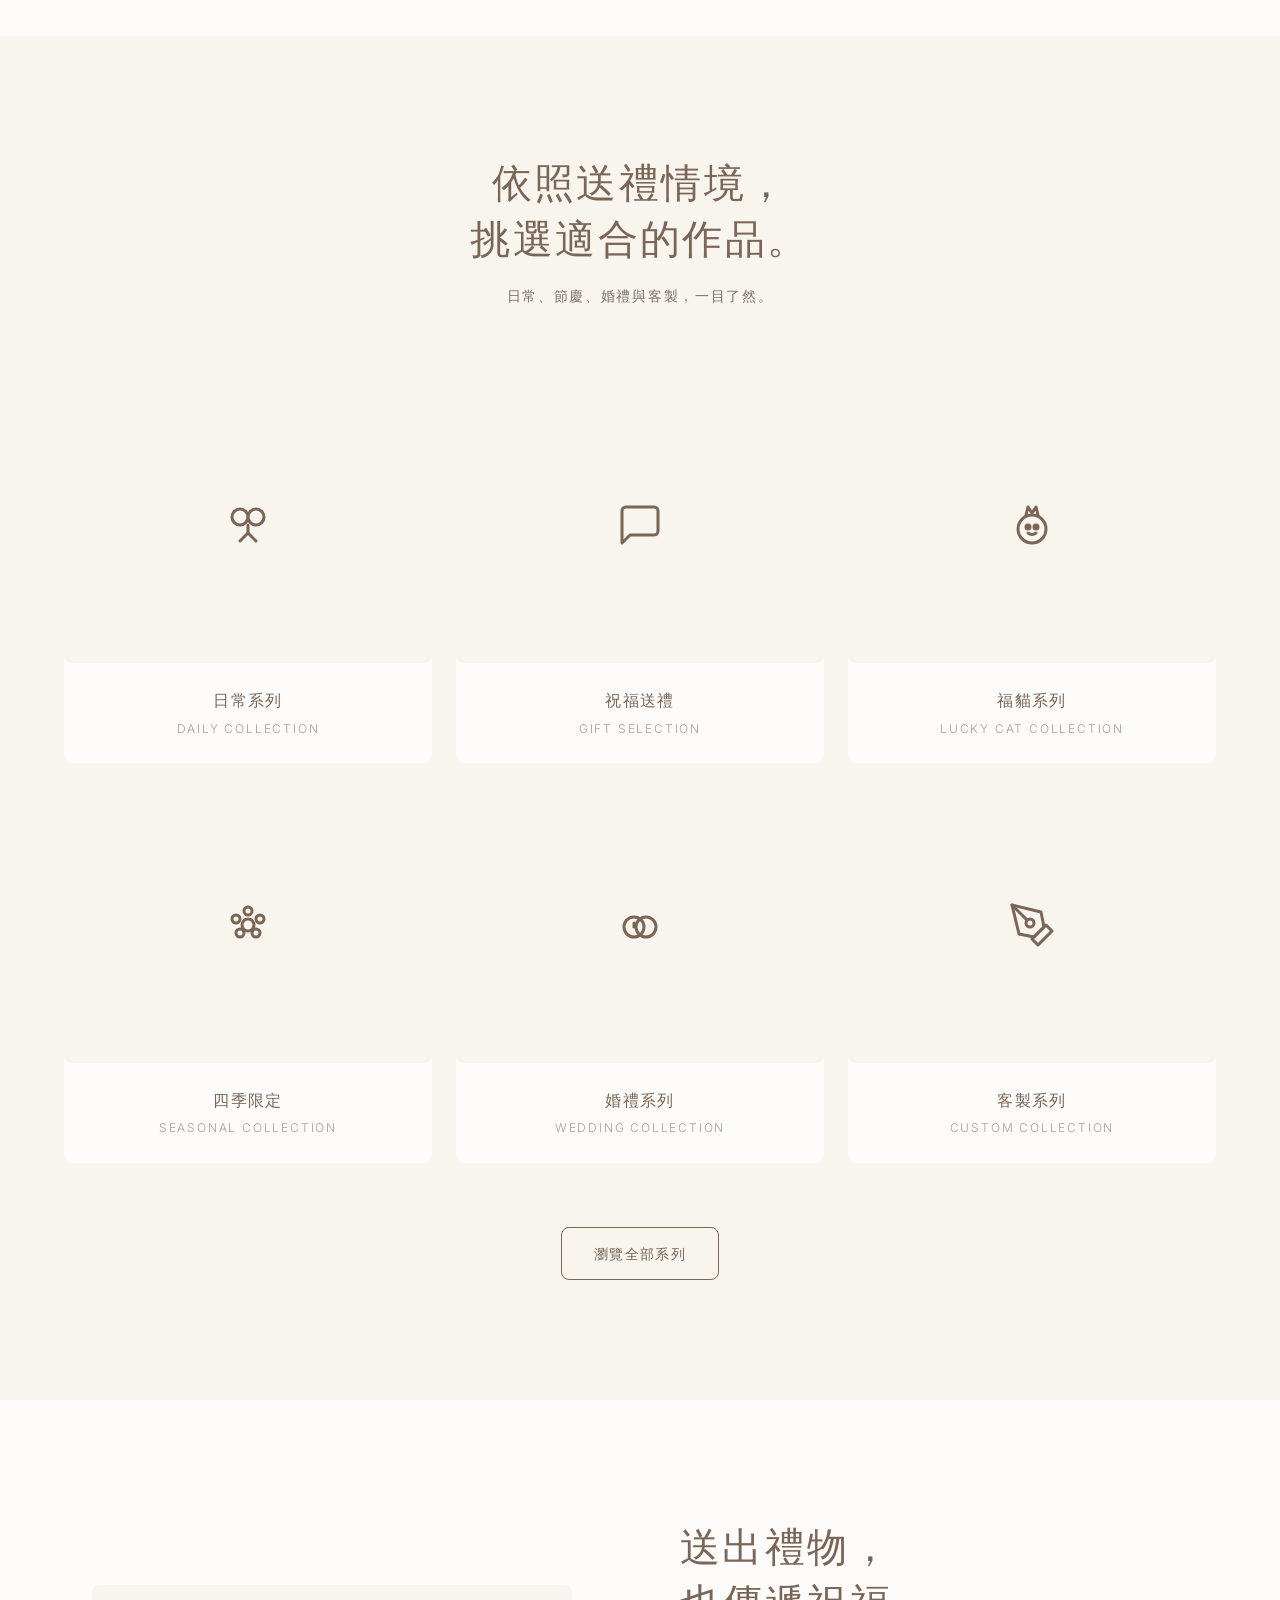
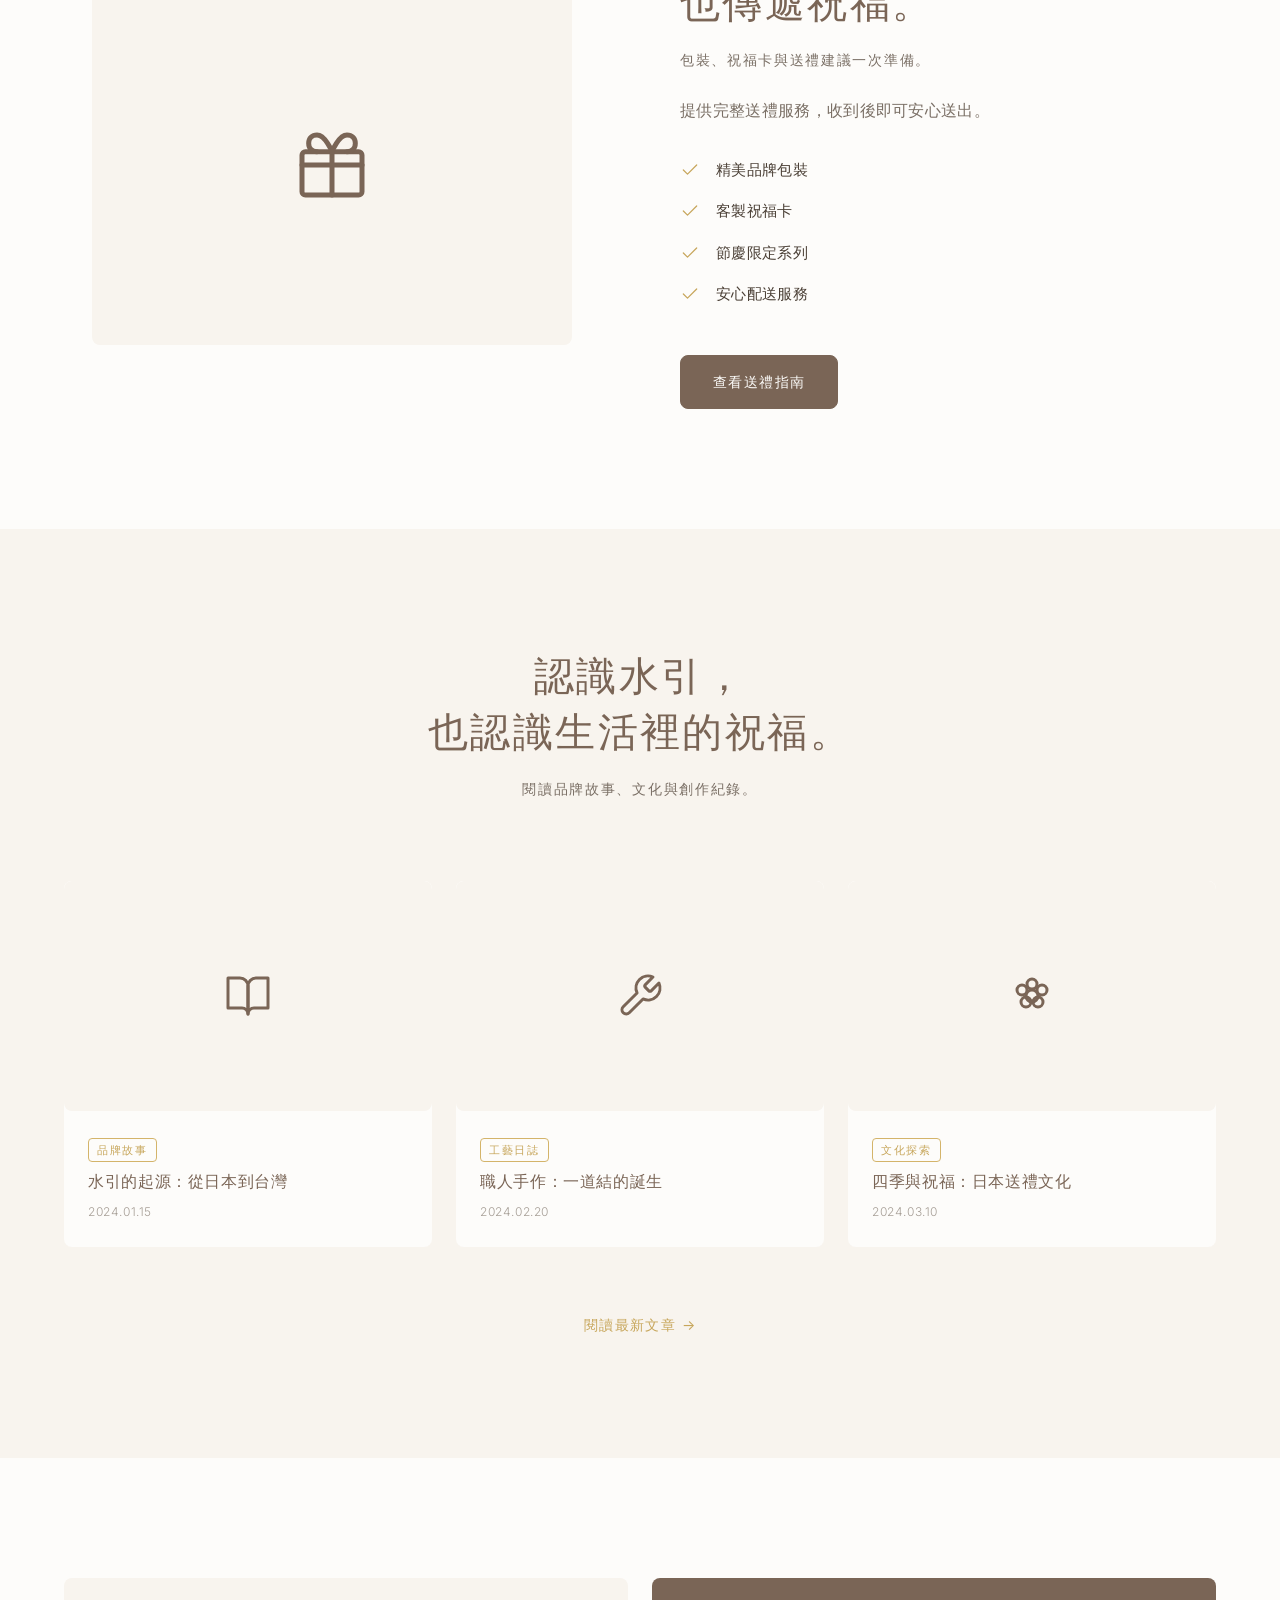
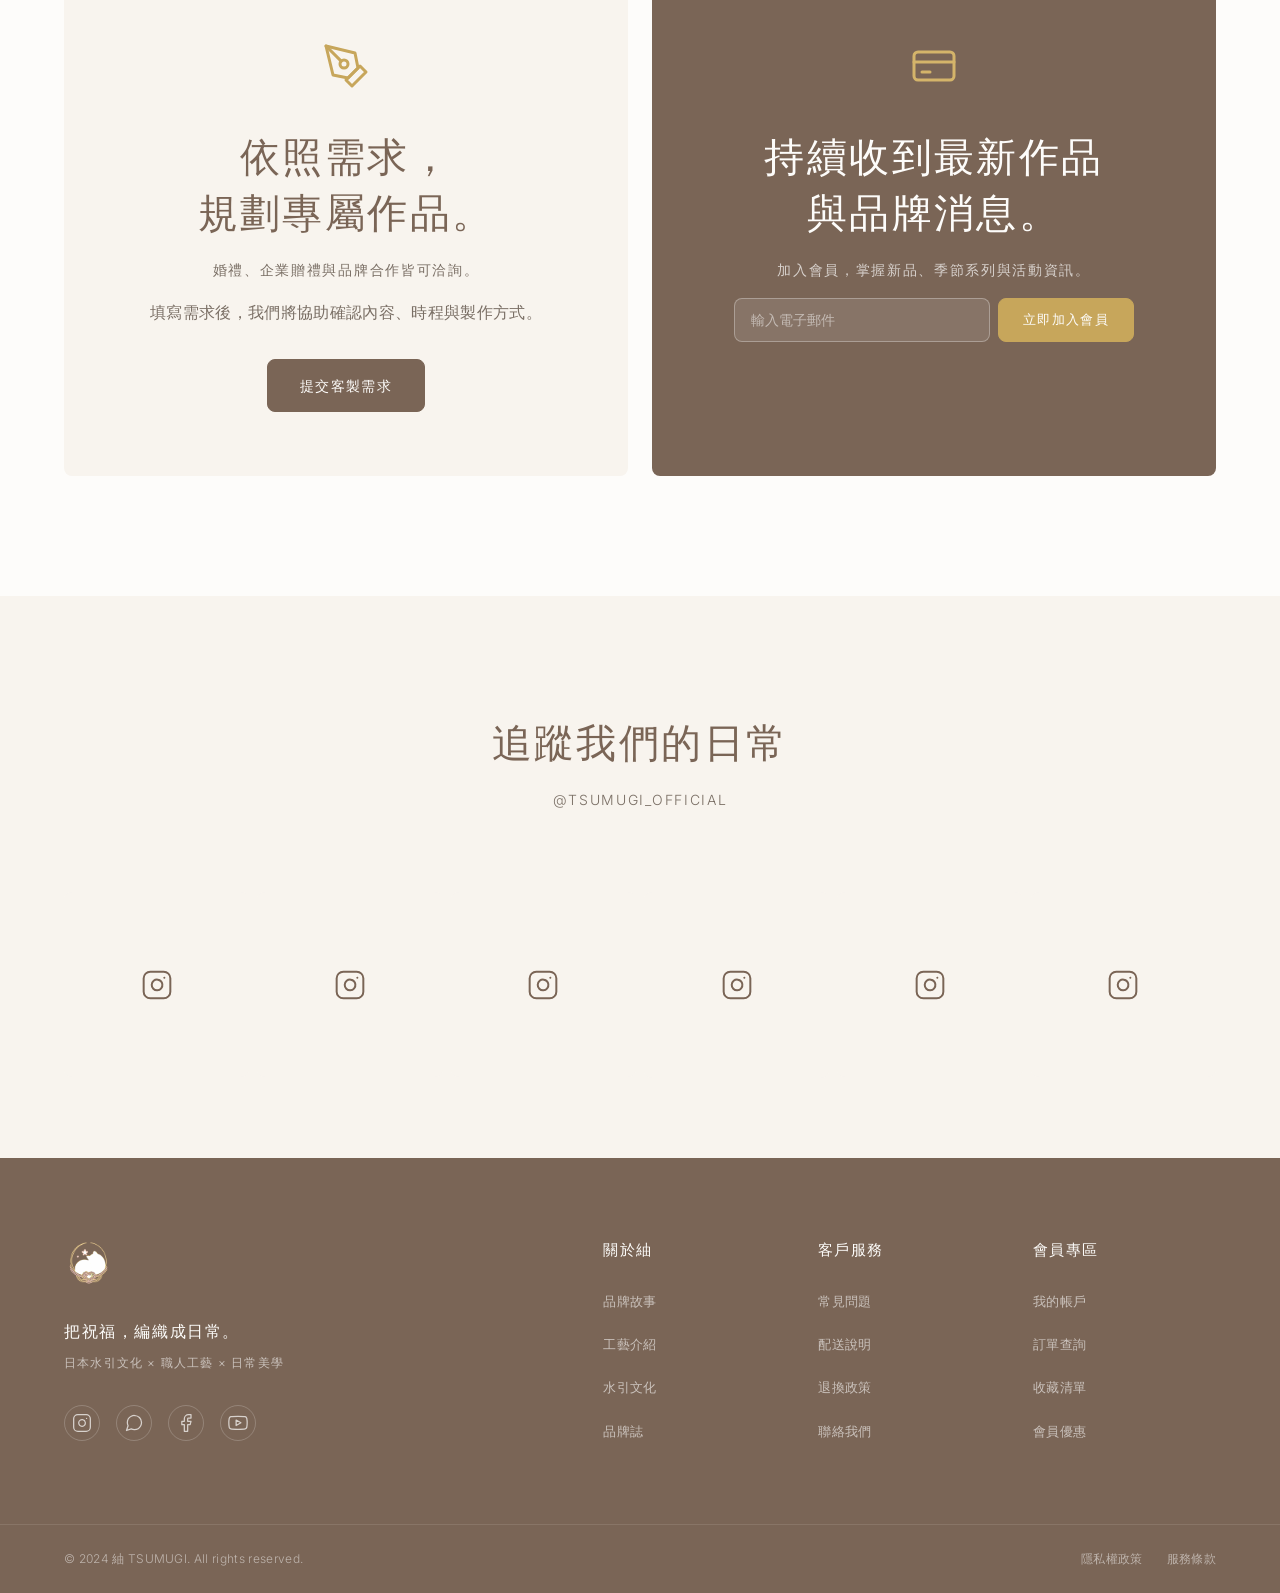
==== commit 71102d4d: "perf: 中文字型改用系統字，減少載入時間" ====
--- a/web/index.html
+++ b/web/index.html
@@ -1,4 +1,4 @@
-<!DOCTYPE html>
+﻿<!DOCTYPE html>
 <html lang="zh-Hant">
 <head>
   <meta charset="UTF-8">
@@ -12,7 +12,7 @@
   <link rel="icon" type="image/svg+xml" href="asset/favicon.svg">
   <link rel="preconnect" href="https://fonts.googleapis.com">
   <link rel="preconnect" href="https://fonts.gstatic.com" crossorigin>
-  <link href="https://fonts.googleapis.com/css2?family=Cormorant+Garamond:ital,wght@0,300;0,400;0,500;0,600;1,300;1,400&family=Inter:wght@300;400;500&family=Noto+Serif+TC:wght@300;400;500;600&display=swap" rel="stylesheet">
+  <link href="https://fonts.googleapis.com/css2?family=Cormorant+Garamond:ital,wght@0,300;0,400;0,500;0,600;1,300;1,400&family=Inter:wght@300;400;500&display=swap" rel="stylesheet">
   <link rel="stylesheet" href="css/style.css">
 </head>
 <body>
--- a/web/css/style.css
+++ b/web/css/style.css
@@ -23,7 +23,7 @@
   --color-text-muted: #A69E96;
 
   /* Typography */
-  --font-serif-cn: 'Noto Serif TC', 'Georgia', serif;
+  --font-serif-cn: 'Noto Serif TC', 'LiHei Pro', 'Microsoft JhengHei', 'PMingLiU', serif;
   --font-serif-en: 'Cormorant Garamond', 'Georgia', serif;
   --font-sans: 'Inter', 'Helvetica Neue', Arial, sans-serif;
 
